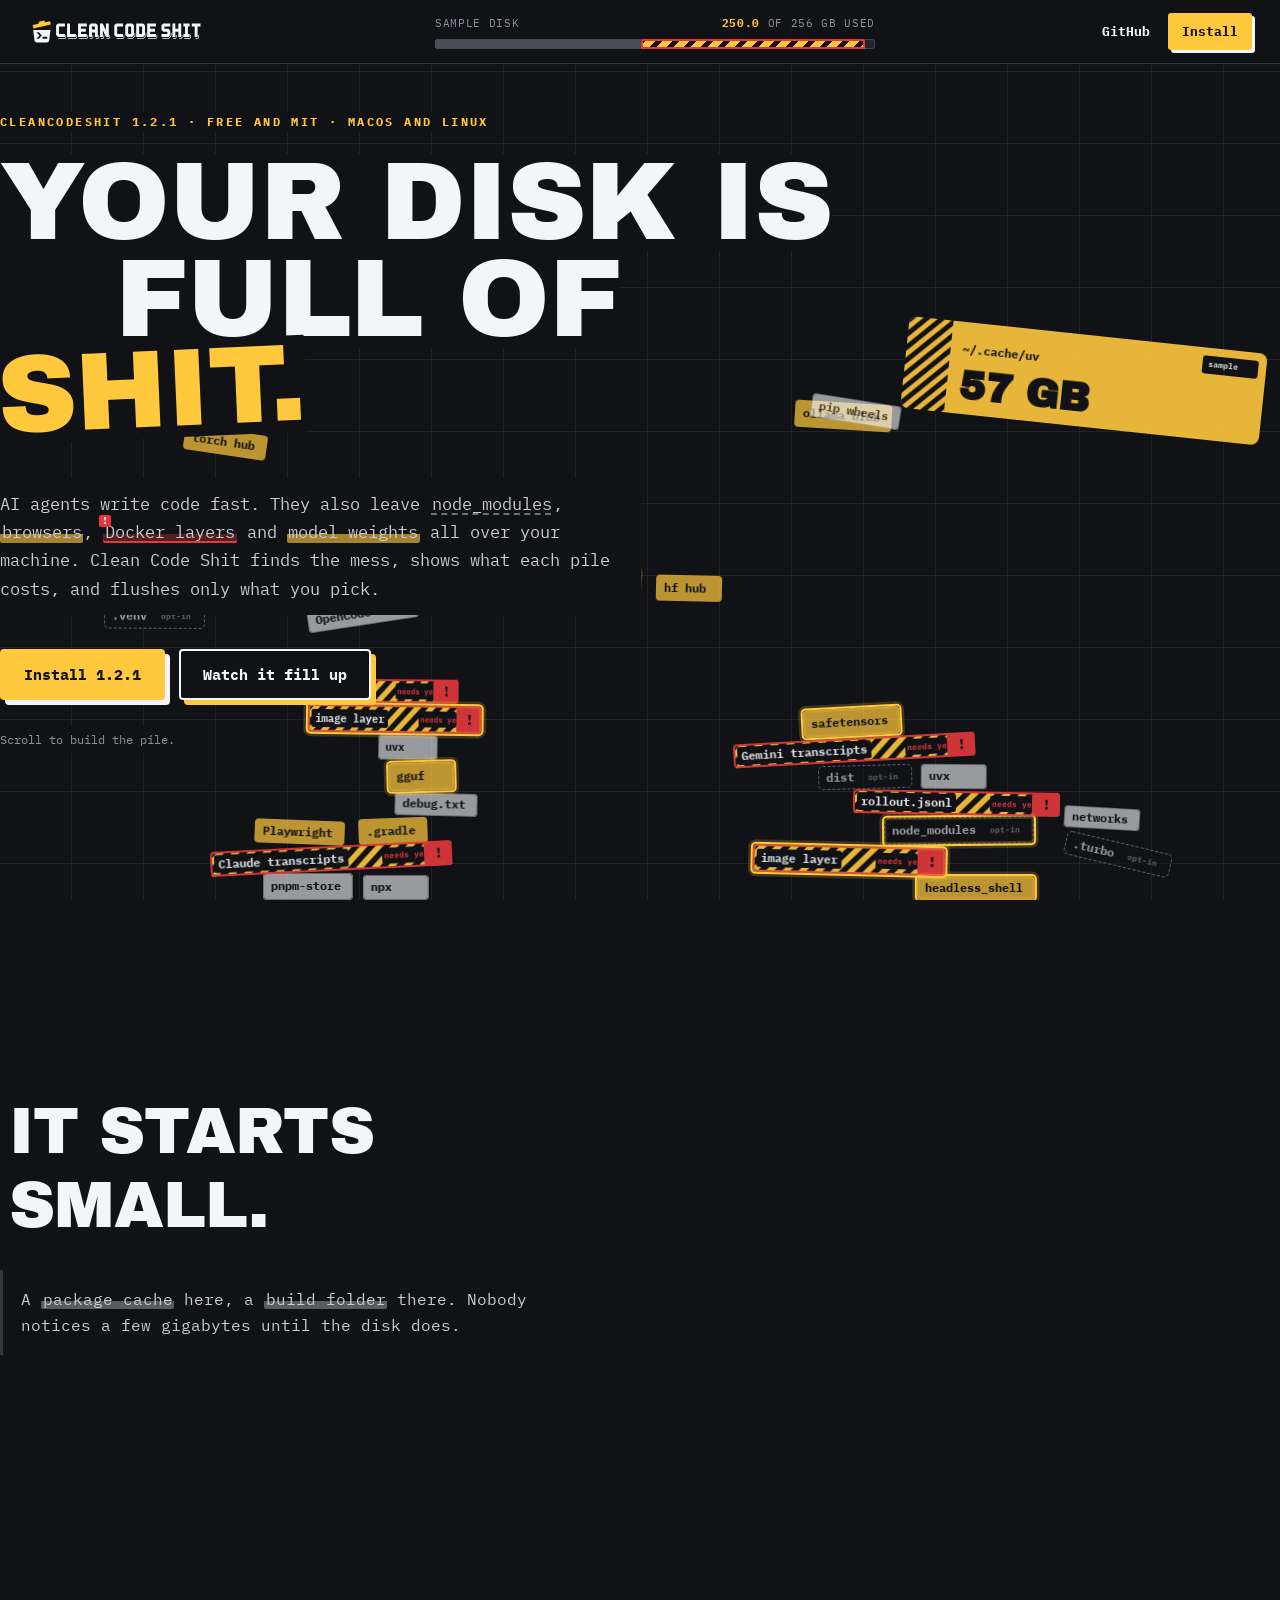
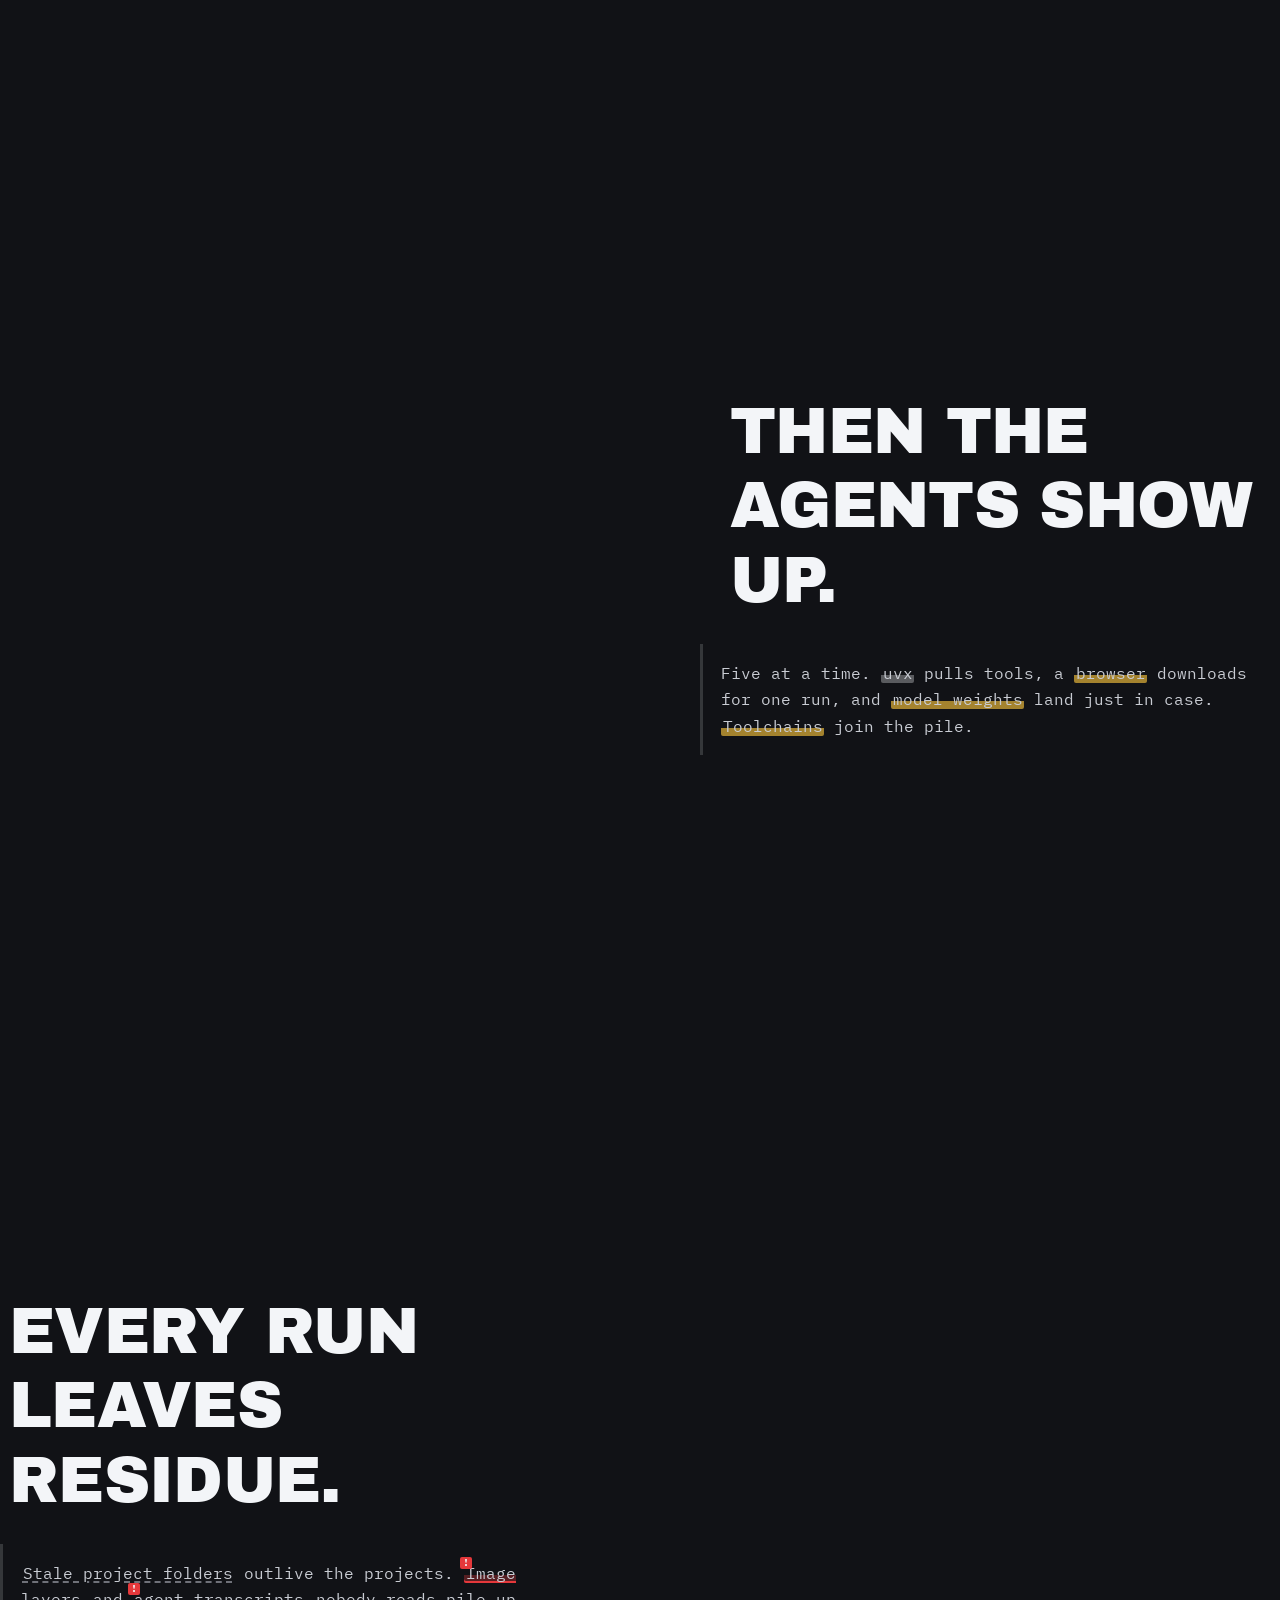
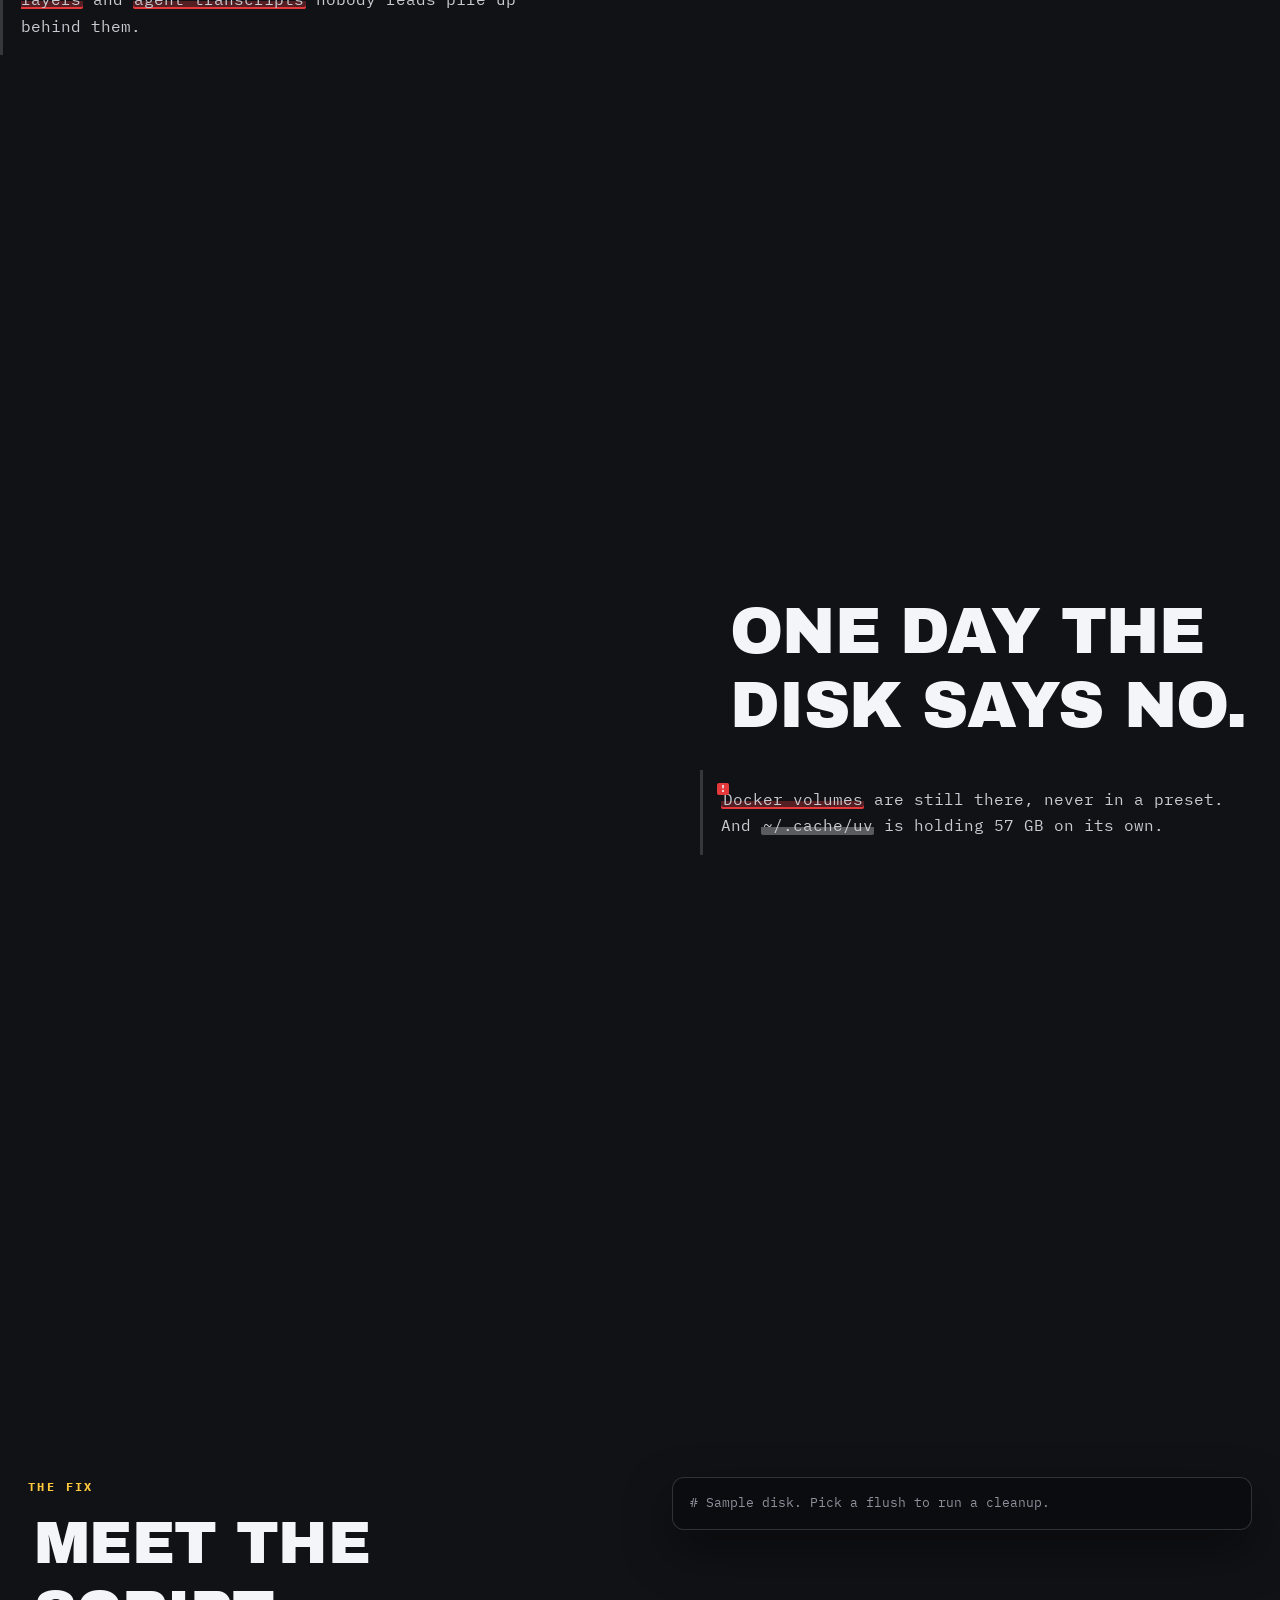
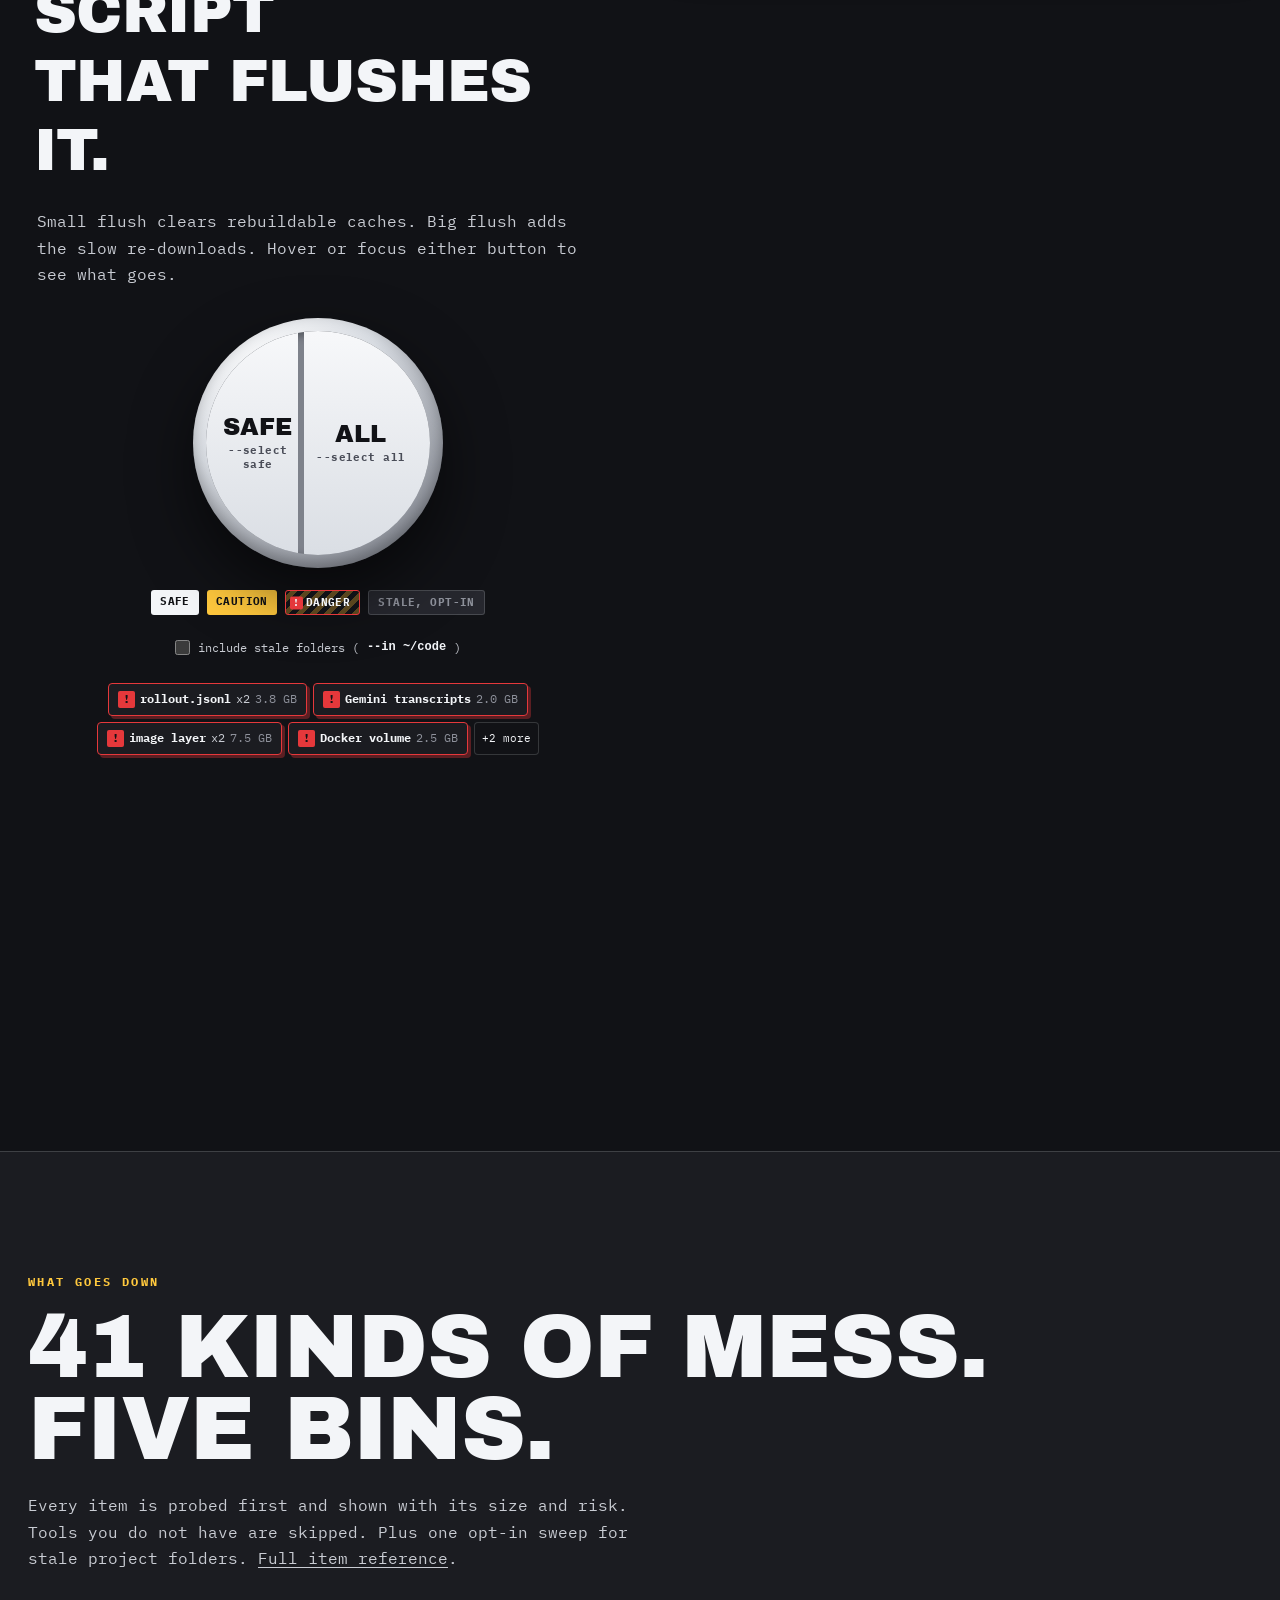
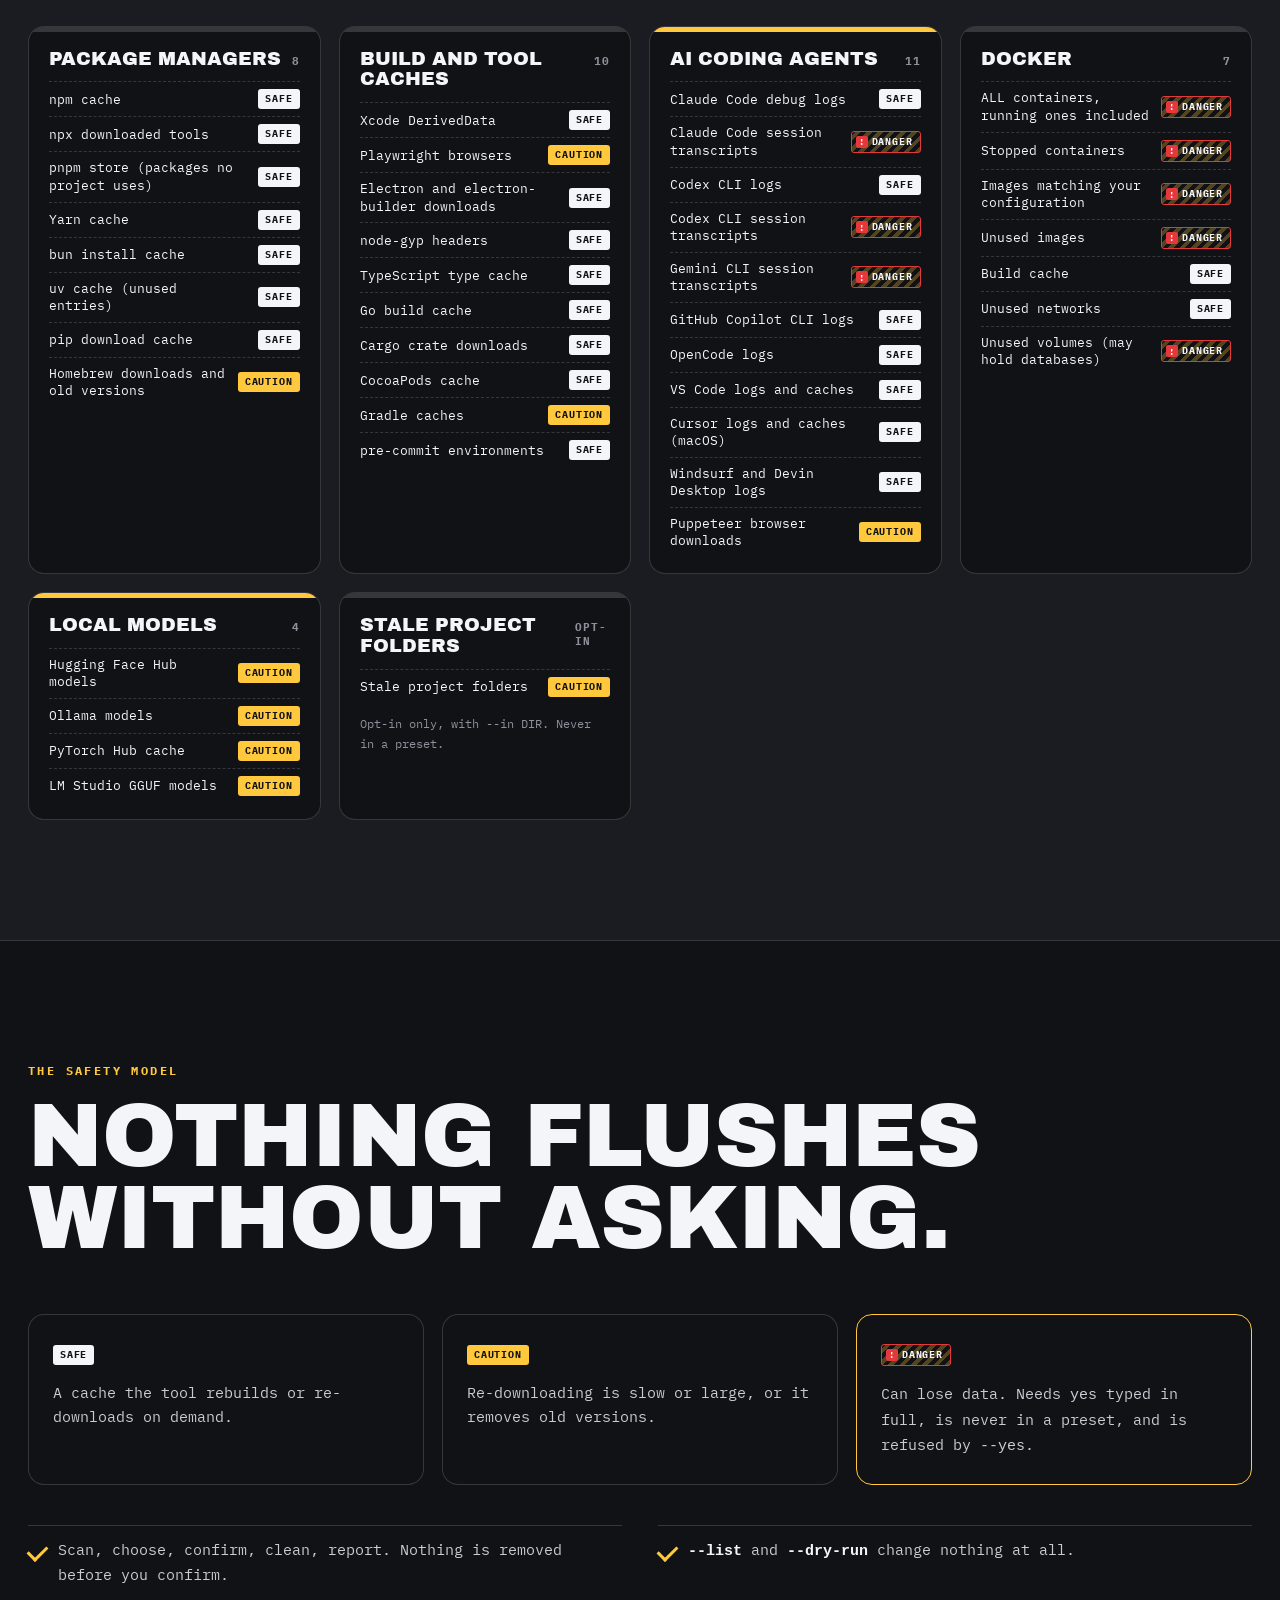
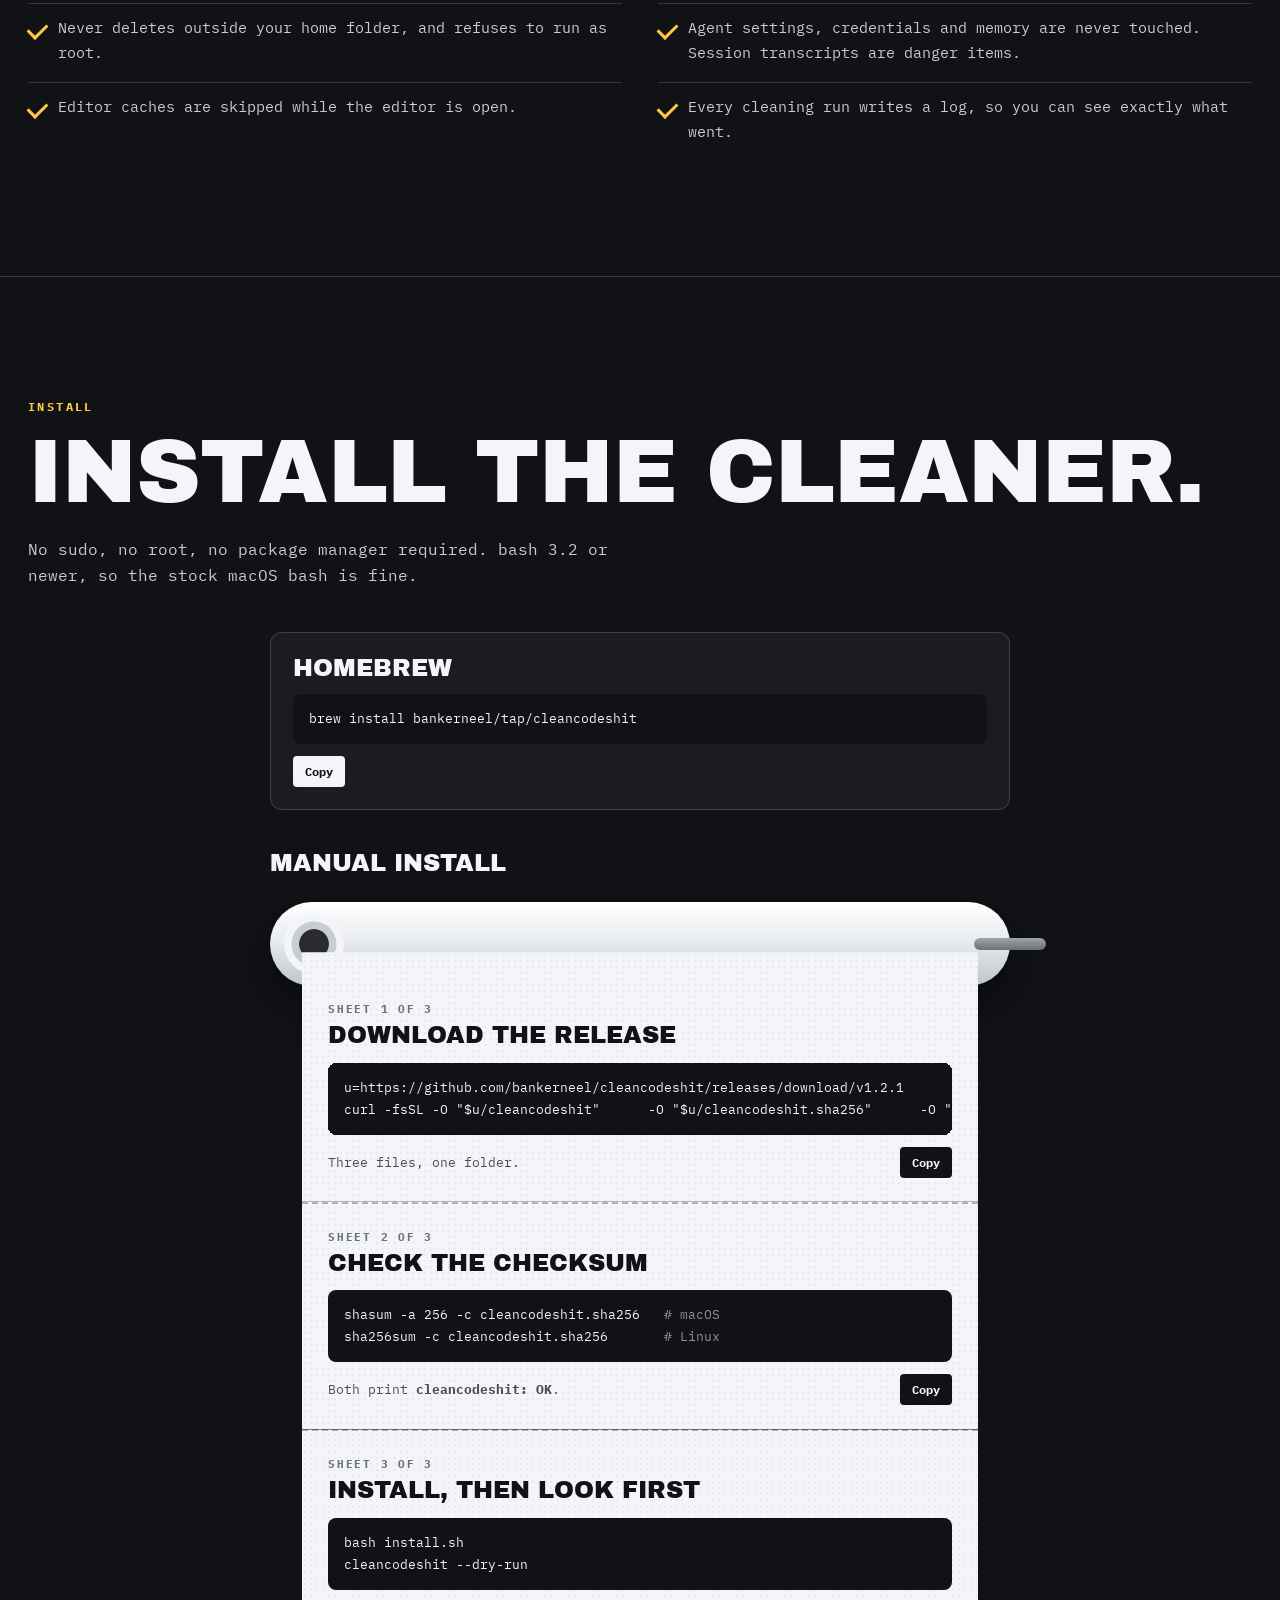
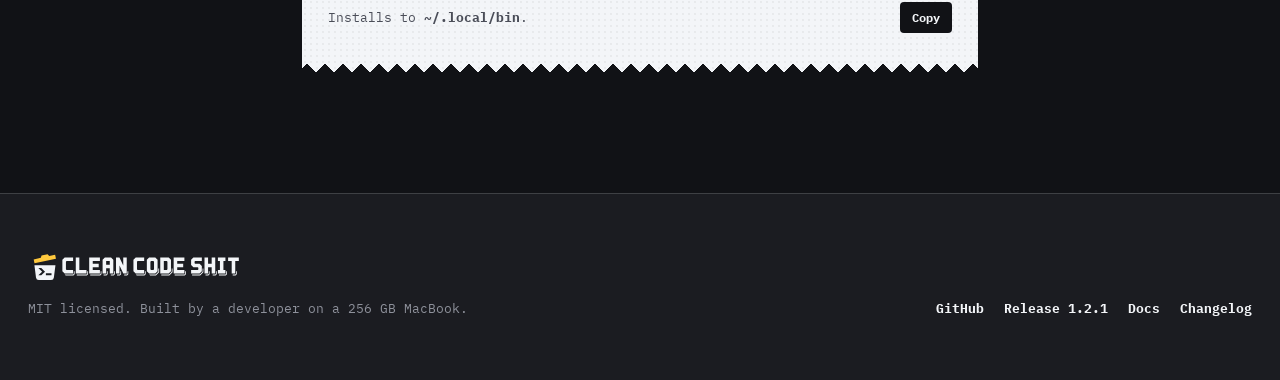
==== site/index.html @ 8a7c427d "Prepare cleancodeshit.app for Cloudflare Pages" ====
<!doctype html>
<html lang="en">
<head>
<meta charset="utf-8">
<meta name="viewport" content="width=device-width, initial-scale=1">
<title>Clean Code Shit | Developer cache cleanup for macOS and Linux</title>
<meta name="description" content="Find what fills your disk, preview a cleanup, and clear the developer caches you choose. Free and open source for macOS and Linux.">
<meta name="color-scheme" content="dark">
<meta name="theme-color" content="#111216">
<link rel="canonical" href="https://cleancodeshit.app/">
<meta property="og:type" content="website">
<meta property="og:site_name" content="Clean Code Shit">
<meta property="og:title" content="Clean Code Shit | Developer cache cleanup for macOS and Linux">
<meta property="og:description" content="Find what fills your disk, preview a cleanup, and clear the developer caches you choose. Free and open source for macOS and Linux.">
<meta property="og:url" content="https://cleancodeshit.app/">
<meta property="og:image" content="https://cleancodeshit.app/og.png">
<meta property="og:image:type" content="image/png">
<meta property="og:image:width" content="1200">
<meta property="og:image:height" content="630">
<meta property="og:image:alt" content="Clean Code Shit. Find the mess. Flush what you choose.">
<meta name="twitter:card" content="summary_large_image">
<meta name="twitter:title" content="Clean Code Shit | Developer cache cleanup for macOS and Linux">
<meta name="twitter:description" content="Find what fills your disk, preview a cleanup, and clear the developer caches you choose. Free and open source for macOS and Linux.">
<meta name="twitter:image" content="https://cleancodeshit.app/og.png">
<meta name="twitter:image:alt" content="Clean Code Shit. Find the mess. Flush what you choose.">
<link rel="icon" href="assets/brand/favicon.ico" sizes="any">
<link rel="icon" href="assets/brand/favicon.svg" type="image/svg+xml">
<link rel="apple-touch-icon" href="assets/brand/apple-touch-icon.png" sizes="180x180">
<link rel="manifest" href="site.webmanifest">
<link rel="stylesheet" href="assets/app.css">

</head>
<body data-version="1.2.1">

<div class="loader" id="loader" aria-hidden="true">
  <div class="loader__box">
    <svg viewBox="0 0 32 32">
      <g class="lid"><path fill="#FFC83D" d="M4 7.8 11.65 6.17 12.36 3.55 18.83 2.17 20.56 4.27 26.86 2.93 27.75 7.2 4.89 12.07Z"/></g>
      <g class="poo"><path transform="scale(.36)" d="M15 2c2 2 1.4 3.8-.2 4.6 3.6.2 5.8 2.2 5.5 4.6 3.3.5 5.2 2.7 4.9 5.3 2.7.8 4 3 3.5 5.4-.7 3-3.8 4.6-8.2 4.6h-11c-4.4 0-7.5-1.6-8.2-4.6-.5-2.4.8-4.6 3.5-5.4-.3-2.6 1.6-4.8 4.9-5.3-.3-2.4 1.9-4.4 5.3-4.6z" fill="#7B5236" stroke="#111216" stroke-width="1.6"/></g>
      <path fill="#F3F5F8" fill-rule="evenodd" d="M4.8 14H27.2L25.53 27.3Q25.2 30 22.54 30H9.46Q6.8 30 6.47 27.3ZM9 17H12.1L16.1 21 12.1 25H9L13 21ZM17 22.65H23V25H17Z"/>
    </svg>
    <p>Indexing your <b>mess</b></p>
  </div>
</div>

<canvas id="pile" aria-hidden="true"></canvas>

<header class="top">
  <a class="brand" href="#top" aria-label="Clean Code Shit, back to top"><img src="assets/brand/logo-dark.svg" alt="Clean Code Shit" width="410" height="64"></a>
  <div class="disk" id="disk" role="img" aria-label="Sample disk usage meter">
    <div class="disk__row"><span><span class="nm">Sample disk</span></span><span><b id="usedGB">140.0</b><span class="of"> of 256 GB used</span><span class="of2"> / 256 GB</span></span></div>
    <div class="disk__bar"><i class="seg sys"></i><i class="seg junk" id="junkSeg"></i></div>
  </div>
  <nav><a class="gh" href="https://github.com/bankerneel/cleancodeshit">GitHub</a><a class="mini" href="#install">Install</a></nav>
</header>

<div class="toast" id="toast" role="status" aria-live="polite">
  <button type="button" id="toastX" aria-label="Dismiss">&times;</button>
  <b>One cache. 57 GB.</b>
  <span>That is a lot of disk for packages you already installed.</span><br>
  <a href="#flush">Flush it</a>
</div>

<main>
  <section class="hero wrap" id="top" data-fill=".15">
    <p class="kicker">cleancodeshit 1.2.1 · free and MIT · macOS and Linux</p>
    <h1><span>Your disk is</span><span class="l2">full of</span><span class="l3">shit.</span></h1>
    <p class="lede">AI agents write code fast. They also leave <mark class="junk stale" tabindex="0" data-tag="stale · 9.8 GB" data-labels="node_modules">node_modules</mark>, <mark class="junk caution" tabindex="0" data-tag="caution · browser downloads" data-labels="chromium, headless_shell">browsers</mark>, <mark class="junk danger" tabindex="0" data-tag="danger · containers and images" data-labels="Docker volume, image layer">Docker layers</mark> and <mark class="junk caution" tabindex="0" data-tag="caution · large re-download" data-labels="gguf, safetensors">model weights</mark> all over your machine. Clean Code Shit finds the mess, shows what each pile costs, and flushes only what you pick.</p>
    <div class="cta"><a class="btn" href="#install">Install 1.2.1</a><a class="btn ghost" href="#story">Watch it fill up</a></div>
    <p class="hint">Scroll to build the pile.</p>
  </section>

  <div id="story">
    <section class="step wrap" data-fill=".3">
      <div class="inner">

        <h2><span>It starts small.</span></h2>
        <p>A <mark class="junk safe" tabindex="0" data-tag="safe · package downloads" data-labels="npx, uv cache, pip wheels, pnpm-store">package cache</mark> here, a <mark class="junk safe" tabindex="0" data-tag="safe · rebuildable" data-labels="go-build, DerivedData, debug.txt, build cache">build folder</mark> there. Nobody notices a few gigabytes until the disk does.</p>
      </div>
    </section>
    <section class="step right wrap" data-fill=".5">
      <div class="inner">

        <h2><span>Then the agents show up.</span></h2>
        <p>Five at a time. <mark class="junk safe" tabindex="0" data-tag="safe · 3.4 GB" data-labels="uvx">uvx</mark> pulls tools, a <mark class="junk caution" tabindex="0" data-tag="caution · browser downloads" data-labels="chromium, headless_shell">browser</mark> downloads for one run, and <mark class="junk caution" tabindex="0" data-tag="caution · large re-download" data-labels="gguf, safetensors, ollama blob, torch hub">model weights</mark> land just in case. <mark class="junk caution" tabindex="0" data-tag="caution · slow re-download" data-labels=".gradle, Homebrew">Toolchains</mark> join the pile.</p>
      </div>
    </section>
    <section class="step wrap" data-fill=".75">
      <div class="inner">

        <h2><span>Every run leaves residue.</span></h2>
        <p><mark class="junk stale" tabindex="0" data-tag="stale · opt-in" data-labels="node_modules, .venv, target, .next, dist, .turbo">Stale project folders</mark> outlive the projects. <mark class="junk danger" tabindex="0" data-tag="danger · 14.6 GB" data-labels="image layer">Image layers</mark> and <mark class="junk danger" tabindex="0" data-tag="danger · 1.1 GB" data-labels="rollout.jsonl">agent transcripts</mark> nobody reads pile up behind them.</p>
      </div>
    </section>
    <section class="step right wrap" data-fill="1" data-slab>
      <div class="inner">

        <h2><span>One day the disk says no.</span></h2>
        <p><mark class="junk danger" tabindex="0" data-tag="danger · needs yes" data-labels="Docker volume, container, image layer">Docker volumes</mark> are still there, never in a preset. And <mark class="junk safe" tabindex="0" data-tag="sample · 57 GB" data-labels="~/.cache/uv">~/.cache/uv</mark> is holding 57&nbsp;GB on its own.</p>
      </div>
    </section>
  </div>

  <section class="flush wrap" id="flush">
    <div class="flush__controls">
      <div class="flush__intro">
        <p class="kicker">the fix</p>
        <h2><span>Meet the script</span><br><span>that flushes it.</span></h2>
        <p>Small flush clears rebuildable caches. Big flush adds the slow re-downloads. Hover or focus either button to see what goes.</p>
      </div>
      <div class="dual" role="group" aria-label="Flush with a preset">
        <div class="dual__in">
          <button type="button" class="small" data-preset="safe" aria-label="Small flush: clean safe items">safe<small>--select safe</small></button>
          <button type="button" class="big" data-preset="all" aria-label="Big flush: clean safe and caution items">all<small>--select all</small></button>
        </div>
      </div>
      <div class="legend" aria-label="Risk legend">
        <span class="lg lg-safe">safe</span>
        <span class="lg lg-caution">caution</span>
        <span class="lg lg-danger">danger</span>
        <span class="lg lg-stale">stale, opt-in</span>
      </div>
      <label class="stale-toggle"><input type="checkbox" id="include-stale"> include stale folders (<code>--in ~/code</code>)</label>
      <div id="danger-items" role="group" aria-label="Danger items that need confirmation"></div>
      <div id="danger-confirm"></div>
      <button type="button" class="again" id="again" hidden>Refill the pile</button>
    </div>
    <div class="flush__result">
      <div class="term" id="term" role="region" aria-label="Sample terminal">
        <pre class="term__log" id="term-log" tabindex="0" aria-label="Cleanup commands and items"><span class="mute"># Sample disk. Pick a flush to run a cleanup.</span></pre>
        <div class="term__summary" id="term-summary" aria-live="polite" hidden></div>
      </div>
    </div>
  </section>

  <section class="opaque sec" id="finds">
    <div class="wrap">
      <p class="kicker">what goes down</p>
      <h2>41 kinds of mess.<br>Five bins.</h2>
      <p class="intro">Every item is probed first and shown with its size and risk. Tools you do not have are skipped. Plus one opt-in sweep for stale project folders. <a href="https://github.com/bankerneel/cleancodeshit/blob/main/docs/items.md">Full item reference</a>.</p>
      <div class="bins" id="bins"></div>
    </div>
  </section>

  <section class="opaque sec" id="safety">
    <div class="wrap">
      <p class="kicker">the safety model</p>
      <h2>Nothing flushes<br>without asking.</h2>
      <div class="rules">
        <div class="rule"><span class="r safe">safe</span><p>A cache the tool rebuilds or re-downloads on demand.</p></div>
        <div class="rule"><span class="r caution">caution</span><p>Re-downloading is slow or large, or it removes old versions.</p></div>
        <div class="rule d"><span class="r danger">danger</span><p>Can lose data. Needs <code>yes</code> typed in full, is never in a preset, and is refused by <code>--yes</code>.</p></div>
      </div>
      <ul class="promises">
        <li>Scan, choose, confirm, clean, report. Nothing is removed before you confirm.</li>
        <li><code>--list</code> and <code>--dry-run</code> change nothing at all.</li>
        <li>Never deletes outside your home folder, and refuses to run as root.</li>
        <li>Agent settings, credentials and memory are never touched. Session transcripts are danger items.</li>
        <li>Editor caches are skipped while the editor is open.</li>
        <li>Every cleaning run writes a log, so you can see exactly what went.</li>
      </ul>
    </div>
  </section>

  <section class="opaque sec install" id="install">
    <div class="wrap">
      <p class="kicker">install</p>
      <h2>Install the cleaner.</h2>
      <p class="intro">No sudo, no root, no package manager required. bash 3.2 or newer, so the stock macOS bash is fine.</p>
      <div class="brew-install">
        <h3>Homebrew</h3>
        <pre id="brew">brew install bankerneel/tap/cleancodeshit</pre>
        <button type="button" class="copy" data-copy="brew">Copy</button>
      </div>
      <h3 class="install-manual">Manual install</h3>
      <div class="rollwrap">
        <div class="roll" aria-hidden="true"></div>
        <div class="sheets">
          <div class="sheet">
            <p class="sn">sheet 1 of 3</p>
            <h3>Download the release</h3>
            <pre id="s1">u=https://github.com/bankerneel/cleancodeshit/releases/download/v1.2.1
curl -fsSL -O "$u/cleancodeshit"      -O "$u/cleancodeshit.sha256"      -O "$u/install.sh"</pre>
            <div class="row"><span>Three files, one folder.</span><button type="button" class="copy" data-copy="s1">Copy</button></div>
          </div>
          <div class="sheet">
            <p class="sn">sheet 2 of 3</p>
            <h3>Check the checksum</h3>
            <pre id="s2">shasum -a 256 -c cleancodeshit.sha256   <span class="c"># macOS</span>
sha256sum -c cleancodeshit.sha256       <span class="c"># Linux</span></pre>
            <div class="row"><span>Both print <b>cleancodeshit: OK</b>.</span><button type="button" class="copy" data-copy="s2">Copy</button></div>
          </div>
          <div class="sheet">
            <p class="sn">sheet 3 of 3</p>
            <h3>Install, then look first</h3>
            <pre id="s3">bash install.sh
cleancodeshit --dry-run</pre>
            <div class="row"><span>Installs to <b>~/.local/bin</b>.</span><button type="button" class="copy" data-copy="s3">Copy</button></div>
          </div>
        </div>
      </div>
    </div>
  </section>
</main>

<footer>
  <div class="wrap foot">
    <div>
      <img src="assets/brand/logo-dark.svg" alt="Clean Code Shit" width="410" height="64">
      <p>MIT licensed. Built by a developer on a 256 GB MacBook.</p>
    </div>
    <nav aria-label="Footer">
      <a href="https://github.com/bankerneel/cleancodeshit">GitHub</a>
      <a href="https://github.com/bankerneel/cleancodeshit/releases/tag/v1.2.1">Release 1.2.1</a>
      <a href="https://github.com/bankerneel/cleancodeshit#readme">Docs</a>
      <a href="https://github.com/bankerneel/cleancodeshit/blob/main/CHANGELOG.md">Changelog</a>
    </nav>
  </div>
</footer>

<script src="assets/app.js" defer></script>
</body>
</html>
---- site/assets/app.css ----
@font-face{font-family:"Archivo Black";src:url(fonts/archivo-black-latin-400-normal.woff2) format("woff2");font-weight:400;font-display:swap}
@font-face{font-family:"Plex Mono";src:url(fonts/ibm-plex-mono-latin-400-normal.woff2) format("woff2");font-weight:400;font-display:swap}
@font-face{font-family:"Plex Mono";src:url(fonts/ibm-plex-mono-latin-700-normal.woff2) format("woff2");font-weight:700;font-display:swap}

:root{
  --ink:#111216;--ink2:#1B1C21;--ink3:#26272E;--paper:#F3F5F8;--soft:#C9CCD3;--dim:#8E919B;--yellow:#FFC83D;--red:#E5383B;
  --line:rgba(243,245,248,.075);--line2:rgba(243,245,248,.16);
  --display:"Archivo Black",Impact,"Arial Black",sans-serif;
  --mono:"Plex Mono",ui-monospace,Menlo,Consolas,monospace;
  --poop:url("data:image/svg+xml,%3Csvg xmlns='http://www.w3.org/2000/svg' width='30' height='30' viewBox='0 0 32 32'%3E%3Cpath d='M15 2c2 2 1.4 3.8-.2 4.6 3.6.2 5.8 2.2 5.5 4.6 3.3.5 5.2 2.7 4.9 5.3 2.7.8 4 3 3.5 5.4-.7 3-3.8 4.6-8.2 4.6h-11c-4.4 0-7.5-1.6-8.2-4.6-.5-2.4.8-4.6 3.5-5.4-.3-2.6 1.6-4.8 4.9-5.3-.3-2.4 1.9-4.4 5.3-4.6z' fill='%237B5236' stroke='%23111216' stroke-width='1.6' stroke-linejoin='round'/%3E%3Cpath d='M8.6 16.8c4.2 1.5 10.6 1.5 14.8 0M10.6 11.6c3 1.1 7 1.1 10 0M5.6 22.2c6 1.9 14.8 1.9 20.8 0' fill='none' stroke='%23111216' stroke-width='1.2' stroke-linecap='round' opacity='.55'/%3E%3Cpath d='M11 8.8c1.2-.6 2.2-.8 3.2-.8' fill='none' stroke='%23F3F5F8' stroke-width='1.3' stroke-linecap='round' opacity='.7'/%3E%3C/svg%3E") 14 2, auto;
}
*{box-sizing:border-box;margin:0;padding:0}
html{scroll-behavior:smooth;overflow-x:clip;background:var(--ink)}
body{background:var(--ink);color:var(--paper);font:400 16px/1.65 var(--mono);overflow-x:clip;cursor:var(--poop);-webkit-font-smoothing:antialiased;text-rendering:optimizeLegibility}
@media (pointer:coarse){body{cursor:auto}}
a,button,[tabindex]{cursor:pointer}
a{color:inherit}
::selection{background:var(--yellow);color:var(--ink)}
:focus-visible{outline:3px solid var(--yellow);outline-offset:3px}

/* static bathroom tiles; the canvas owns the bottom band */
body::before{content:"";position:fixed;inset:0;z-index:0;pointer-events:none;
  background-image:linear-gradient(var(--line) 1px,transparent 1px),linear-gradient(90deg,var(--line) 1px,transparent 1px);
  background-size:72px 72px;background-position:-1px -1px}
#pile{position:fixed;left:0;bottom:0;z-index:1;pointer-events:none}
main,footer{position:relative;z-index:3}

/* loader */
.loader{position:fixed;inset:0;z-index:60;background:var(--ink);display:grid;place-items:center;transition:opacity .4s ease,visibility .4s}
.loader.done{opacity:0;visibility:hidden}
.loader__box{display:grid;justify-items:center;gap:18px}
.loader svg{width:120px;height:120px;overflow:visible}
.loader .lid{transform-origin:4px 10px;animation:lid 1.1s ease-in-out both}
.loader .poo{animation:drop 1.1s cubic-bezier(.5,0,.75,0) both}
.loader p{font:700 12px var(--mono);letter-spacing:.2em;text-transform:uppercase;color:var(--dim)}
.loader p b{color:var(--yellow)}
@keyframes lid{0%{transform:rotate(0)}18%,62%{transform:rotate(-38deg)}80%,100%{transform:rotate(0)}}
@keyframes drop{0%{transform:translate(9px,-46px) rotate(-14deg);opacity:0}12%{opacity:1}58%{transform:translate(9px,8px) rotate(6deg);opacity:1}64%,100%{transform:translate(9px,12px) scale(.6);opacity:0}}

/* header with the disk meter */
.top{position:fixed;top:0;left:0;right:0;z-index:20;height:64px;display:grid;grid-template-columns:auto 1fr auto;align-items:center;gap:28px;padding:0 28px;
  background:var(--ink);border-bottom:1px solid var(--line2)}
.brand img{display:block;width:180px;height:auto}
.disk{justify-self:center;width:min(440px,100%);min-width:0}
.disk__row{display:flex;justify-content:space-between;gap:12px;font-size:11px;letter-spacing:.06em;text-transform:uppercase;color:var(--dim);margin-bottom:6px;white-space:nowrap}
.disk__row b{color:var(--paper);font-weight:700}
.disk__row .of2{display:none}
.disk__bar{position:relative;height:10px;border-radius:3px;background:rgba(243,245,248,.08);display:flex;overflow:hidden;box-shadow:inset 0 0 0 1px var(--line2)}
.seg{display:block;height:100%}
.seg.sys{width:46.875%;background:#4A4D58}
.seg.junk{width:8%;background:var(--yellow);transition:width .7s cubic-bezier(.2,.8,.2,1)}
.disk.full .seg.junk{background:repeating-linear-gradient(-45deg,var(--yellow) 0 7px,#111216 7px 12px);box-shadow:inset 0 0 0 2px var(--red);animation:crawl 1s linear infinite;background-size:200% 100%}
.disk.full .disk__row b{color:var(--yellow)}
@keyframes crawl{to{background-position:-34px 0}}
.top nav{display:flex;gap:18px;align-items:center;font-size:13px;font-weight:700}
.top nav a{text-decoration:none}
.top nav a:not(.mini):hover{color:var(--yellow)}
.mini{background:var(--yellow);color:var(--ink);padding:8px 14px;border-radius:3px;box-shadow:3px 3px 0 var(--paper);transition:transform .15s,box-shadow .15s}
.mini:hover{transform:translate(-1px,-1px);box-shadow:4px 4px 0 var(--paper)}

/* toast */
.toast{position:fixed;top:80px;right:24px;z-index:21;width:min(340px,calc(100vw - 32px));background:#1F2026;border:1px solid var(--line2);border-radius:14px;padding:14px 16px 14px 60px;
  box-shadow:0 20px 50px rgba(0,0,0,.5);transform:translateX(calc(100% + 40px));transition:transform .5s cubic-bezier(.2,.9,.2,1.1);font-size:13px;line-height:1.5}
.toast:not(.show){visibility:hidden}.toast.show{transform:none}
.toast::before{content:"";position:absolute;left:16px;top:16px;width:30px;height:30px;border-radius:8px;border:2px solid var(--red);
  background:repeating-linear-gradient(-45deg,var(--yellow) 0 5px,#111216 5px 9px)}
.toast b{display:block;font-size:14px}
.toast span{color:var(--soft)}
.toast a{display:inline-block;margin-top:8px;color:var(--yellow);font-weight:700;text-decoration:none}
.toast button{position:absolute;top:8px;right:10px;background:none;border:0;color:var(--dim);font:700 16px var(--mono)}

/* type */
.wrap{max-width:1280px;margin:0 auto;padding:0 28px}
.hero .kicker,.flush .kicker{width:max-content;max-width:100%;background:var(--ink)}
.kicker{font-size:12px;font-weight:700;letter-spacing:.2em;text-transform:uppercase;color:var(--yellow)}
h1,h2{font-family:var(--display);font-weight:400;text-transform:uppercase;letter-spacing:-.01em}

/* hero */
.hero{min-height:100svh;padding:112px 0 24svh;display:flex;flex-direction:column;justify-content:center}
.hero h1{font-size:clamp(50px,8.6vw,132px);line-height:.88;margin:22px 0 34px}
.hero h1 span{display:block;width:fit-content;max-width:100%;background:var(--ink)}
.hero h1 .l2{padding-left:9vw}
.hero h1 .l3{color:var(--yellow);display:inline-block;transform:rotate(-2.5deg);transform-origin:left bottom}
.lede{max-width:660px;font-size:17px;color:var(--soft);background:var(--ink);padding:12px 16px;border-left:3px solid var(--line2);margin-left:-19px}
.cta{display:flex;flex-wrap:wrap;gap:14px;margin-top:34px}
.btn{display:inline-flex;align-items:center;gap:10px;font:700 15px var(--mono);text-decoration:none;padding:14px 22px;border-radius:4px;border:2px solid var(--yellow);background:var(--yellow);color:var(--ink);box-shadow:5px 5px 0 var(--paper);transition:transform .15s,box-shadow .15s}
.btn:hover{transform:translate(-2px,-2px);box-shadow:7px 7px 0 var(--paper)}
.btn.ghost{background:var(--ink);color:var(--paper);border-color:var(--paper);box-shadow:5px 5px 0 var(--yellow)}
.btn.ghost:hover{box-shadow:7px 7px 0 var(--yellow)}
.hint{margin-top:26px;font-size:12px;color:var(--dim);background:var(--ink);display:inline-block;padding:4px 8px;margin-left:-8px;align-self:flex-start}
.hint kbd{font:inherit;color:var(--paper);border:1px solid var(--line2);border-radius:3px;padding:0 5px}

/* risk-coloured highlights. data-labels lists the pile chips to light up. */
.junk{position:relative;color:inherit;background:linear-gradient(transparent 62%,rgba(243,245,248,.2) 62%);padding:0 .1em;border-radius:2px;outline-offset:3px}
.junk::after{content:attr(data-tag);position:absolute;left:50%;bottom:calc(100% + 8px);transform:translate(-50%,6px);white-space:nowrap;pointer-events:none;
  font:700 11px/1 var(--mono);letter-spacing:.04em;text-transform:uppercase;padding:6px 8px;border-radius:3px;background:var(--paper);color:var(--ink);box-shadow:3px 3px 0 var(--ink);opacity:0;transition:opacity .18s,transform .18s;z-index:5}
.junk:hover::after,.junk:focus-visible::after,.junk.open::after{opacity:1;transform:translate(-50%,0)}
.junk.safe{background:linear-gradient(transparent 62%,rgba(243,245,248,.32) 62%)}
.junk.caution{background:linear-gradient(transparent 58%,rgba(255,200,61,.62) 58%)}
.junk.stale{color:var(--soft);background:none;text-decoration:underline dashed var(--dim);text-underline-offset:.2em}
.junk.danger{background:linear-gradient(transparent 58%,rgba(229,56,59,.32) 58%);box-shadow:inset 0 -2px 0 var(--red)}
.junk.danger::before{content:"!";position:absolute;left:-.45em;top:-.6em;font:700 10px/1 var(--mono);color:var(--paper);background:var(--red);border-radius:2px;padding:1px 3px;pointer-events:none}

/* story: text stays in the upper 80%, clear of the chip band */
.step{min-height:100svh;padding:14svh 0 24svh;display:flex;align-items:flex-start}
.step h2{font-size:clamp(34px,5vw,72px);line-height:1;max-width:13ch}
.step h2 span{background:var(--ink);-webkit-box-decoration-break:clone;box-decoration-break:clone;padding:.02em .14em;line-height:1.16}
.step p{max-width:580px;margin-top:26px;font-size:16px;color:var(--soft);background:var(--ink);padding:16px 18px;border-left:3px solid var(--line2)}
.step.right .inner{margin-left:auto;width:max-content;max-width:100%}
.step.right h2{margin-left:auto}
.fine{margin-top:18px;font-size:12px;color:var(--dim)}

/* flush */
.flush{min-height:100svh;padding-block:12svh 44svh;display:grid;grid-template-columns:minmax(0,1fr) minmax(0,1fr);gap:clamp(28px,5vw,72px)}
.flush__controls,.flush__result{min-width:0}
.flush__controls{text-align:center}
.flush__intro{text-align:left}
.flush h2{font-size:clamp(36px,4.65vw,72px);line-height:.98;margin-top:12px}
.flush h2 span{background:var(--ink);-webkit-box-decoration-break:clone;box-decoration-break:clone;padding:.02em .10em;line-height:1.16}
.flush__intro > p:last-child{max-width:575px;margin:18px 0 0;color:var(--soft);background:var(--ink);padding:5px 9px}
.dual{position:relative;margin:26px auto 0;width:250px;height:250px;border-radius:50%;padding:13px;
  background:radial-gradient(circle at 32% 24%,#FFFFFF 0%,#D7DBE1 42%,#8C9099 78%,#5E626B 100%);
  box-shadow:0 26px 60px rgba(0,0,0,.55),inset 0 -6px 14px rgba(0,0,0,.25)}
.dual__in{width:100%;height:100%;border-radius:50%;overflow:hidden;display:flex;gap:6px;background:#7E828B;box-shadow:inset 0 3px 8px rgba(0,0,0,.35)}
.dual button{border:0;background:linear-gradient(180deg,#F7F8FA,#DADEE4);color:var(--ink);display:flex;flex-direction:column;align-items:center;justify-content:center;gap:4px;
  font:400 24px/1 var(--display);text-transform:uppercase;transition:transform .12s,filter .2s,background .2s}
.dual .small{flex:0 0 41%;padding-left:12px}
.dual .big{flex:1;padding-right:12px}
.dual button small{font:700 10.5px var(--mono);letter-spacing:.04em;text-transform:none;color:#4A4D58}
.dual button:hover{background:linear-gradient(180deg,#FFFFFF,#E4E7EC)}
.dual button:active,.dual button.pressed{transform:translateY(3px);background:linear-gradient(180deg,#DDE1E6,#C8CDD4);box-shadow:inset 0 4px 10px rgba(0,0,0,.25)}
.dual button:disabled{filter:grayscale(1) brightness(.85);cursor:not-allowed}
/* risk legend: safe porcelain, caution yellow, danger stripes plus red, stale neutral */
.legend{display:flex;flex-wrap:wrap;justify-content:center;gap:8px;margin:22px auto 0;max-width:640px}
.lg{display:inline-block;font:700 10.5px/1 var(--mono);letter-spacing:.04em;text-transform:uppercase;padding:6px 9px;border-radius:3px}
.lg-safe{background:var(--paper);color:var(--ink)}
.lg-caution{background:var(--yellow);color:var(--ink)}
.lg-danger{position:relative;padding-left:20px;color:var(--paper);border:1.5px solid var(--red);
  background:repeating-linear-gradient(-45deg,#59451E 0 5px,var(--ink) 5px 10px)}
.lg-danger::before{content:"!";position:absolute;left:4px;top:50%;transform:translateY(-50%);width:13px;height:13px;display:grid;place-items:center;
  background:var(--red);color:var(--paper);border-radius:2px;font:700 10px/1 var(--mono)}
.lg-stale{border:1px solid var(--line2);color:var(--dim);background:var(--ink3)}
.stale-toggle{display:inline-flex;align-items:center;gap:8px;margin:20px auto 0;padding:3px 6px;background:var(--ink);font-size:12px;color:var(--soft);cursor:pointer}
.stale-toggle input{width:15px;height:15px;accent-color:var(--yellow)}
.stale-toggle code{color:var(--paper);font-weight:700}
.term{position:sticky;top:88px;transform:translateY(var(--term-lift,0px));min-width:0;max-height:min(35svh,330px);
  display:flex;flex-direction:column;text-align:left;background:#0B0C0F;border:1px solid var(--line2);border-radius:12px;
  padding:15px 17px;font:400 13px/1.55 var(--mono);color:var(--paper);box-shadow:0 20px 50px rgba(0,0,0,.45)}
.term__log{min-height:0;max-width:100%;overflow:auto;white-space:pre;font:inherit;scrollbar-color:var(--line2) #0B0C0F}
.term__item{display:inline;white-space:pre}
.term__summary{display:flex;flex-wrap:wrap;gap:3px 16px;flex:none;border-top:1px solid var(--line2);margin-top:10px;padding-top:9px}
.term__summary[hidden]{display:none}
.term .p{color:var(--yellow)}
.term .ok{color:var(--paper)}
.term .tot{color:var(--yellow);font-weight:700}
.term .mute{color:var(--dim)}
.term .danger{color:var(--red);font-weight:700}
.again{margin-top:22px;background:var(--ink);border:2px solid var(--paper);color:var(--paper);font:700 14px var(--mono);padding:11px 18px;border-radius:4px;box-shadow:4px 4px 0 var(--yellow)}
.again:hover{transform:translate(-1px,-1px)}

/* opaque sections */
.opaque{position:relative;z-index:3;background:var(--ink2);border-top:1px solid var(--line2)}
.sec{padding:120px 0}
.sec h2{font-size:clamp(40px,7vw,104px);line-height:.92;margin:14px 0 22px}
.sec .intro{max-width:640px;color:var(--soft)}

/* bins */
.bins{display:grid;grid-template-columns:repeat(auto-fill,minmax(270px,1fr));gap:18px;margin-top:54px}
.bin{background:var(--ink);border:1px solid var(--line2);border-radius:16px;padding:22px 20px 16px;position:relative;overflow:hidden}
.bin::before{content:"";position:absolute;left:0;right:0;top:0;height:5px;background:var(--line2)}
.bin.hot::before{background:var(--yellow)}
.bin h3{font:400 19px/1.1 var(--display);text-transform:uppercase;display:flex;justify-content:space-between;align-items:baseline;gap:10px;margin-bottom:12px}
.bin h3 small{font:700 11px var(--mono);color:var(--dim);letter-spacing:.08em}
.bin ul{list-style:none}
.bin li{display:grid;grid-template-columns:1fr auto;gap:12px;align-items:center;padding:7px 0;border-top:1px dashed var(--line2);font-size:13px;line-height:1.35}
.r{position:relative;font:700 10px/1 var(--mono);letter-spacing:.08em;text-transform:uppercase;padding:5px 7px;border-radius:3px;white-space:nowrap}
.r.safe{background:var(--paper);color:var(--ink)}
.r.caution{background:var(--yellow);color:var(--ink)}
.r.danger{padding-left:20px;color:var(--paper);border:1px solid var(--red);
  background:repeating-linear-gradient(-45deg,rgba(255,200,61,.28) 0 4px,rgba(17,18,22,.9) 4px 8px)}
.r.danger::before{content:"!";position:absolute;left:4px;top:50%;transform:translateY(-50%);width:12px;height:12px;display:grid;place-items:center;
  background:var(--red);color:var(--paper);border-radius:2px;font:700 9px/1 var(--mono)}
.bin .note{margin-top:10px;font-size:12px;color:var(--dim)}

/* safety */
.rules{display:grid;grid-template-columns:repeat(3,1fr);gap:18px;margin-top:54px}
.rule{border:1px solid var(--line2);border-radius:16px;padding:24px;background:var(--ink)}
.rule .r{display:inline-block;margin-bottom:16px}
.rule p{color:var(--soft);font-size:15px}
.rule.d{border-color:var(--yellow)}
.promises{list-style:none;display:grid;grid-template-columns:repeat(2,1fr);gap:4px 36px;margin-top:40px}
.promises li{padding:12px 0 12px 30px;border-top:1px solid var(--line2);position:relative;color:var(--soft);font-size:15px}
.promises li::before{content:"";position:absolute;left:0;top:19px;width:16px;height:9px;border-left:3px solid var(--yellow);border-bottom:3px solid var(--yellow);transform:rotate(-45deg)}
.promises code,.step code,.flush code{color:var(--paper);font-weight:700}

/* toilet roll install */
.install{background:var(--ink)}
.rollwrap{width:min(740px,100%);margin:60px auto 0}
.roll{position:relative;height:84px;border-radius:42px;background:linear-gradient(180deg,#FFFFFF 0%,#E9ECF0 45%,#BFC4CC 100%);box-shadow:0 18px 40px rgba(0,0,0,.45)}
.roll::before{content:"";position:absolute;left:14px;top:12px;width:60px;height:60px;border-radius:50%;background:radial-gradient(circle,#2A2B31 0 34%,#C8CDD4 36% 52%,#F3F5F8 54%)}
.roll::after{content:"";position:absolute;right:-36px;top:36px;width:72px;height:12px;border-radius:6px;background:linear-gradient(180deg,#9EA3AC,#6B6F78)}
.sheets{width:calc(100% - 64px);margin:-34px auto 0;position:relative}
.sheet{background:var(--paper);color:var(--ink);padding:26px 26px 24px;position:relative;
  background-image:radial-gradient(rgba(17,18,22,.05) 1px,transparent 1px);background-size:6px 6px;
  clip-path:inset(0 0 100% 0);transition:clip-path .8s cubic-bezier(.3,.8,.2,1)}
.sheet + .sheet{border-top:2px dashed rgba(17,18,22,.3)}
.sheet.in{clip-path:inset(0 0 0 0)}
.sheet:first-child{padding-top:50px}
.sheet:last-child{padding-bottom:40px;
  -webkit-mask:linear-gradient(#000,#000) top/100% calc(100% - 12px) no-repeat,conic-gradient(from -45deg at bottom,#0000,#000 1deg 89deg,#0000 90deg) bottom/18px 12px repeat-x;
  mask:linear-gradient(#000,#000) top/100% calc(100% - 12px) no-repeat,conic-gradient(from -45deg at bottom,#0000,#000 1deg 89deg,#0000 90deg) bottom/18px 12px repeat-x}
.sheet .sn{font:700 11px var(--mono);letter-spacing:.16em;text-transform:uppercase;color:#6B6F78}
.sheet h3{font:400 24px/1.1 var(--display);text-transform:uppercase;margin:6px 0 14px}
.sheet pre{background:var(--ink);color:var(--paper);border-radius:8px;padding:14px 16px;font:400 13px/1.7 var(--mono);overflow-x:auto;white-space:pre}
.sheet pre .c{color:var(--dim)}
.sheet .row{display:flex;justify-content:space-between;align-items:center;gap:12px;margin-top:12px;font-size:13px;color:#4A4D58}
.copy{background:var(--ink);color:var(--paper);border:0;border-radius:4px;font:700 12px var(--mono);padding:8px 12px}
.copy:hover{background:#000}

footer{background:var(--ink2);border-top:1px solid var(--line2);padding:56px 0 64px}
.foot{display:flex;flex-wrap:wrap;justify-content:space-between;gap:28px;align-items:flex-end}
.foot img{width:220px;height:auto;display:block}
.foot p{margin-top:14px;font-size:13px;color:var(--dim);max-width:520px}
.foot nav{display:flex;flex-wrap:wrap;gap:20px;font-size:13px;font-weight:700}
.foot nav a{text-decoration:none}
.foot nav a:hover{color:var(--yellow)}

body.quake main{animation:quake .5s cubic-bezier(.36,.07,.19,.97)}
@keyframes quake{10%{transform:translate(-7px,4px)}25%{transform:translate(6px,-5px)}45%{transform:translate(-4px,3px)}65%{transform:translate(3px,-2px)}85%{transform:translate(-1px,1px)}100%{transform:none}}

@media (max-width:820px){
  .rules{grid-template-columns:1fr}
  .promises{grid-template-columns:1fr}
}
@media (max-width:640px){
  .top{gap:12px;padding:0 16px;height:58px}
  .brand img{width:128px}
  .disk__row .nm,.top nav .gh{display:none}
  .disk__row{font-size:10px}
  .disk__row .of{display:none}
  .disk__row .of2{display:inline}
  .wrap{padding:0 16px}
  .hero h1 .l2{padding-left:8vw}
  .lede{font-size:15.5px;margin-left:-16px;padding:10px 14px}
  .step p{font-size:15px}
  .toast{top:70px;right:16px}
  .dual{width:224px;height:224px}
  .dual button{font-size:20px}
  .term{font-size:11.5px;padding:12px}
  .sheets{width:calc(100% - 28px)}
  .sheet{padding:22px 18px 20px}
  .sheet pre{font-size:11.5px}
  .roll::after{display:none}
  .sec{padding:88px 0}
  .hero{padding-top:104px;padding-bottom:22svh}
  .step{padding:12svh 0 24svh}
  .junk::after{left:0;right:auto;transform:translate(0,6px);white-space:normal;max-width:calc(100vw - 44px)}
  .junk:hover::after,.junk:focus-visible::after,.junk.open::after{transform:translate(0,0)}
  .step.right .junk::after{left:auto;right:0}
  .legend{gap:6px}
  .lg{font-size:9.5px;padding:5px 7px}
  .lg-danger{padding-left:18px}
}
@media (prefers-reduced-motion:reduce){
  html{scroll-behavior:auto}
  .loader{display:none}
  *,*::before,*::after{animation:none!important;transition:none!important}
  .sheet{clip-path:none}
}
/* danger items, rendered from the live item list */
#danger-items{display:flex;flex-wrap:wrap;justify-content:center;gap:6px;
  margin:20px auto 0;max-width:min(1060px,100%)}
.danger-item{display:inline-flex;align-items:center;gap:5px;flex:0 0 auto;max-width:100%;font:400 12px/1.3 var(--mono);
  color:var(--paper);background:#1B1C21;border:1px solid var(--red);border-radius:4px;
  padding:7px 9px;box-shadow:3px 3px 0 rgba(229,56,59,.35)}
.danger-item:hover{background:#23242B}
.danger-item__tag{display:inline-grid;place-items:center;width:17px;height:17px;border-radius:2px;
  background:repeating-linear-gradient(-45deg,var(--yellow) 0 3px,var(--ink) 3px 6px);
  color:var(--red);font-weight:700}
.danger-item__label{font-weight:700;white-space:normal;overflow-wrap:anywhere}
.danger-item__count,.danger-item__gb,.danger-item__tag{flex-shrink:0}
.danger-item__count{color:var(--soft)}
.danger-more{flex-shrink:0;padding:5px 7px;background:var(--ink);border:1px solid var(--line2);border-radius:4px;color:var(--paper);font:400 11px var(--mono);white-space:nowrap}
.danger-item__gb{color:var(--dim)}
.danger-none{font:400 11px var(--mono);color:var(--dim)}

/* danger confirmation */
#danger-confirm{width:min(680px,100%);margin:12px auto 0}
.danger-form{display:flex;flex-wrap:wrap;align-items:center;justify-content:center;gap:8px;
  background:#1B1C21;border:1px solid var(--red);border-radius:8px;padding:10px 12px;
  font:400 12px/1.5 var(--mono);color:var(--soft)}
.danger-form__q{flex:1 1 100%;text-align:center}
.danger-form__q b{color:var(--red)}
.danger-form__q code{color:var(--paper);font-weight:700;background:var(--ink);padding:1px 4px;border-radius:3px}
.danger-form__input{width:88px;background:var(--ink);color:var(--paper);border:1px solid var(--line2);
  border-radius:4px;padding:7px 9px;font:inherit;text-align:center}
.danger-form__input:focus-visible{outline:3px solid var(--yellow);outline-offset:2px}
.danger-form__yes{background:var(--red);color:var(--paper);border:0;border-radius:4px;
  padding:7px 12px;font:700 12px var(--mono)}
.danger-form__yes:hover{filter:brightness(1.12)}
.danger-form__no{background:none;color:var(--dim);border:1px solid var(--line2);border-radius:4px;
  padding:7px 10px;font:700 12px var(--mono)}
.danger-form__err{flex:1 1 100%;text-align:center;color:var(--red);font-size:11px}
.danger-form__err[hidden]{display:none}

/* terminal: porcelain, yellow, dim and red only */
.term .red{color:var(--red)}
.term .hz{background:repeating-linear-gradient(-45deg,rgba(229,56,59,.18) 0 4px,transparent 4px 8px);
  border-left:2px solid var(--red);padding:0 4px}

@media (max-width:640px){
  #danger-items{flex-wrap:wrap;gap:5px}
  .danger-item{font-size:11px;padding:6px 7px}
  .danger-form{font-size:11px}
}
@media (prefers-reduced-motion:reduce){
  .danger-form__yes:hover{filter:none}
}

#pile{display:block}
#danger-items:empty,#danger-confirm:empty{display:none}
#danger-confirm[data-pile]{position:fixed;z-index:12;left:50%;bottom:max(calc(20svh + 12px),calc(var(--keyboard-inset,0px) + 12px));transform:translateX(-50%);width:min(420px,calc(100% - 32px))}
.danger-item__tag{background:var(--red);color:var(--ink)}
.danger-form__yes{color:var(--ink)}
.term .hz{background:repeating-linear-gradient(-45deg,var(--yellow) 0 2px,var(--ink) 2px 4px);color:var(--paper)}
.toast::before{background:var(--yellow)}
@media (max-width:900px){
  .flush{display:block;padding-top:96px;min-height:120svh;padding-bottom:40svh}
  .flush__intro{text-align:center}
  .flush__intro .kicker,.flush__intro > p:last-child{margin-inline:auto}
  .flush__result{margin:32px auto 0;max-width:650px}
  .term{position:static;max-height:min(33svh,286px);scroll-margin-top:74px}
}
@media (max-width:640px){
  .step{padding-top:clamp(74px,12svh,110px)}
}

#safety{background:var(--ink)}
.sec .intro a{text-underline-offset:.2em}
.brew-install{width:min(740px,100%);margin:44px auto 0;padding:22px;background:var(--ink2);
  border:1px solid var(--line2);border-radius:12px}
.brew-install h3,.install-manual{font:400 24px/1.1 var(--display);text-transform:uppercase}
.brew-install pre{margin:12px 0;background:var(--ink);padding:14px 16px;border-radius:8px;overflow:auto;
  font:400 13px/1.7 var(--mono)}
.brew-install .copy{background:var(--paper);color:var(--ink)}
.install-manual{width:min(740px,100%);margin:40px auto 0}
.install-manual + .rollwrap{margin-top:26px}
@media (max-width:640px){.brew-install{padding:16px}.brew-install pre{font-size:11.5px}}

.not-found{min-height:100svh;display:grid;align-content:center;gap:20px;padding-block:54px}
.not-found img{width:min(300px,100%);height:auto}
.not-found h1{max-width:10ch;font-size:clamp(42px,9vw,102px);line-height:.95}
.not-found p{color:var(--soft)}
.not-found .btn{width:max-content}
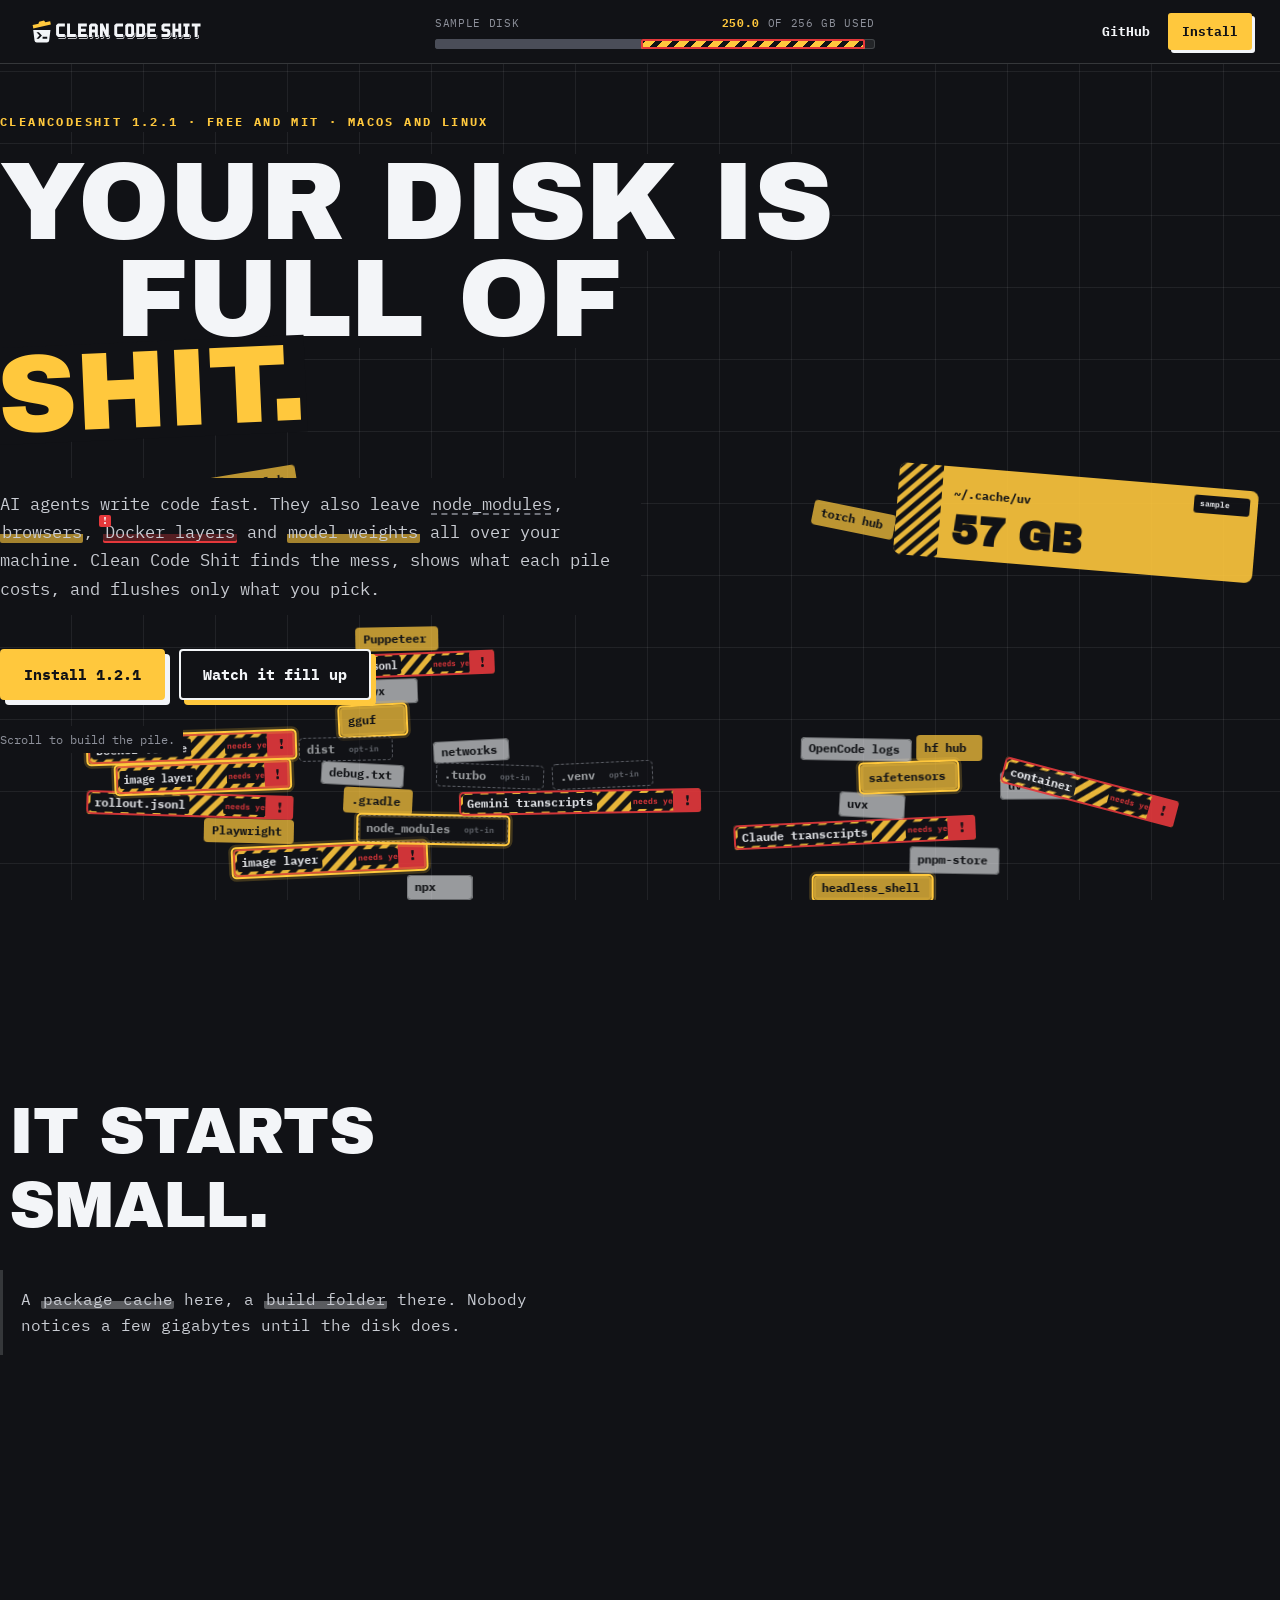
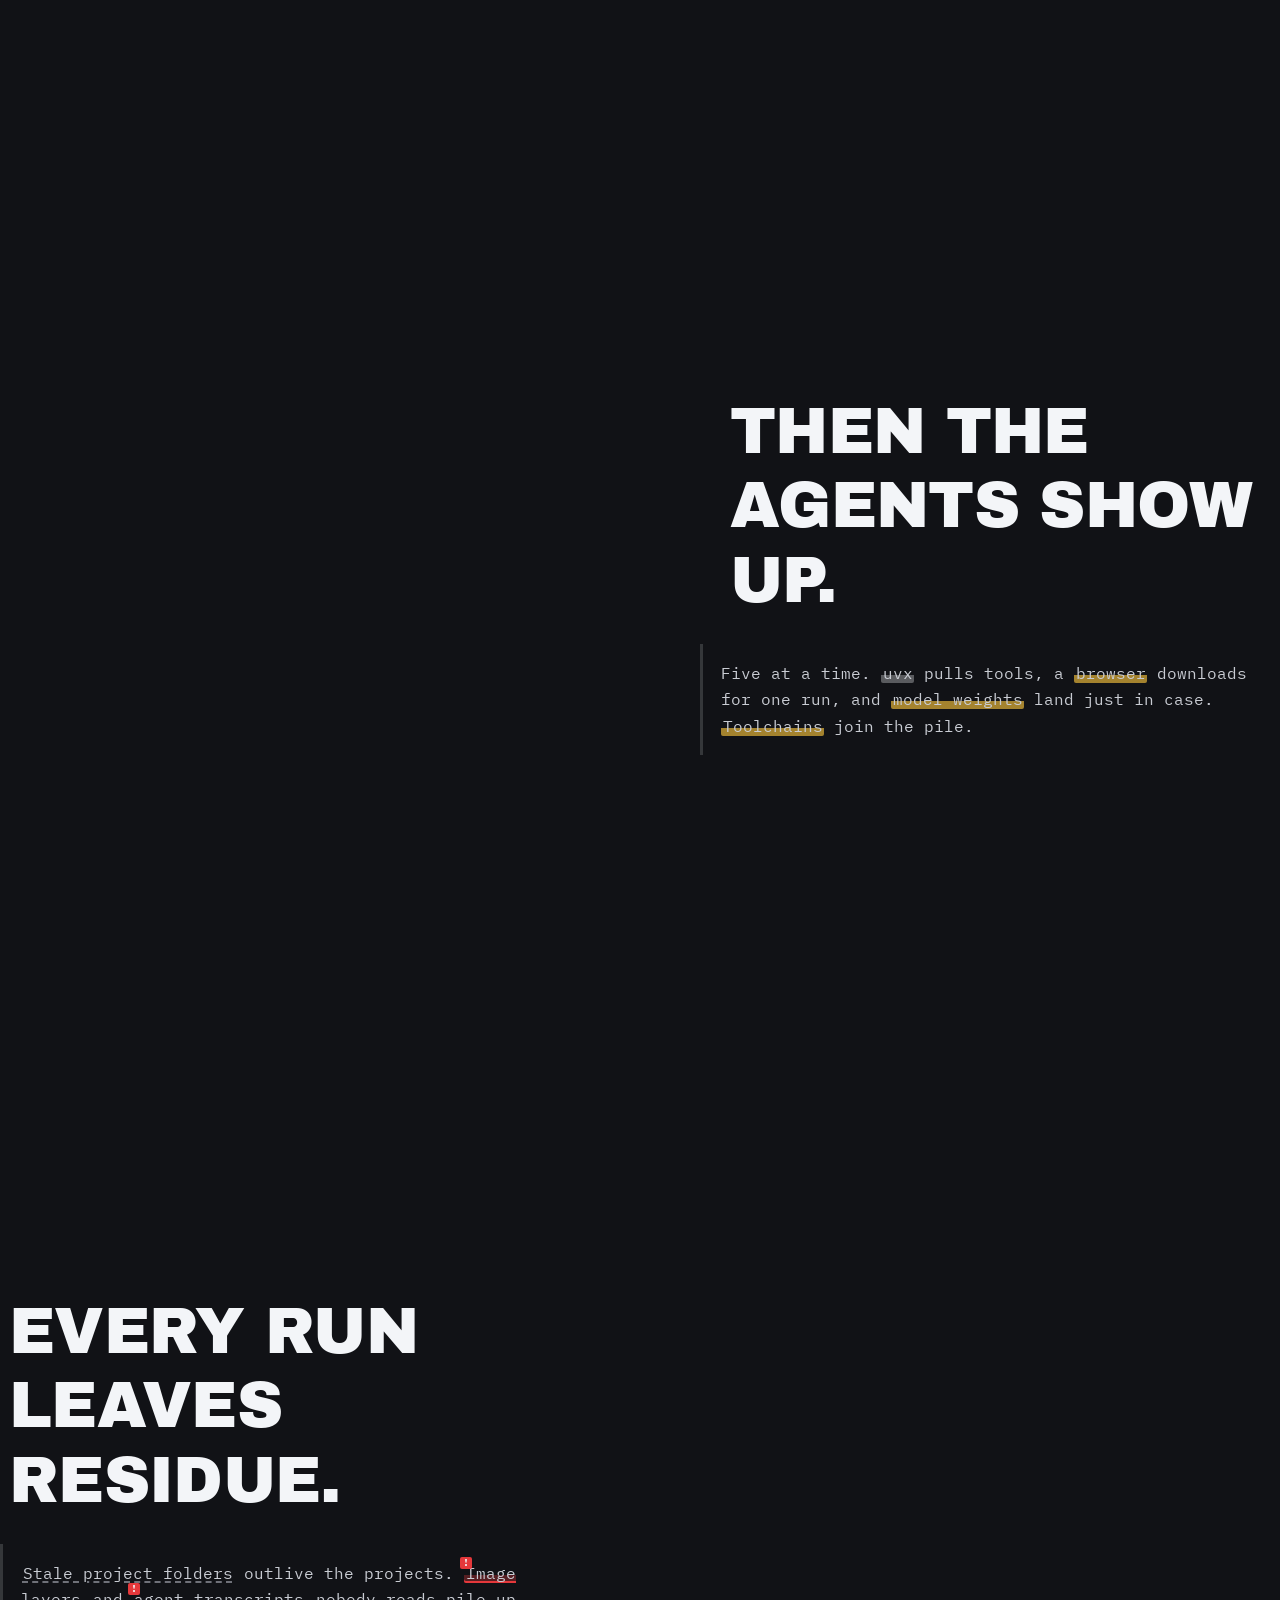
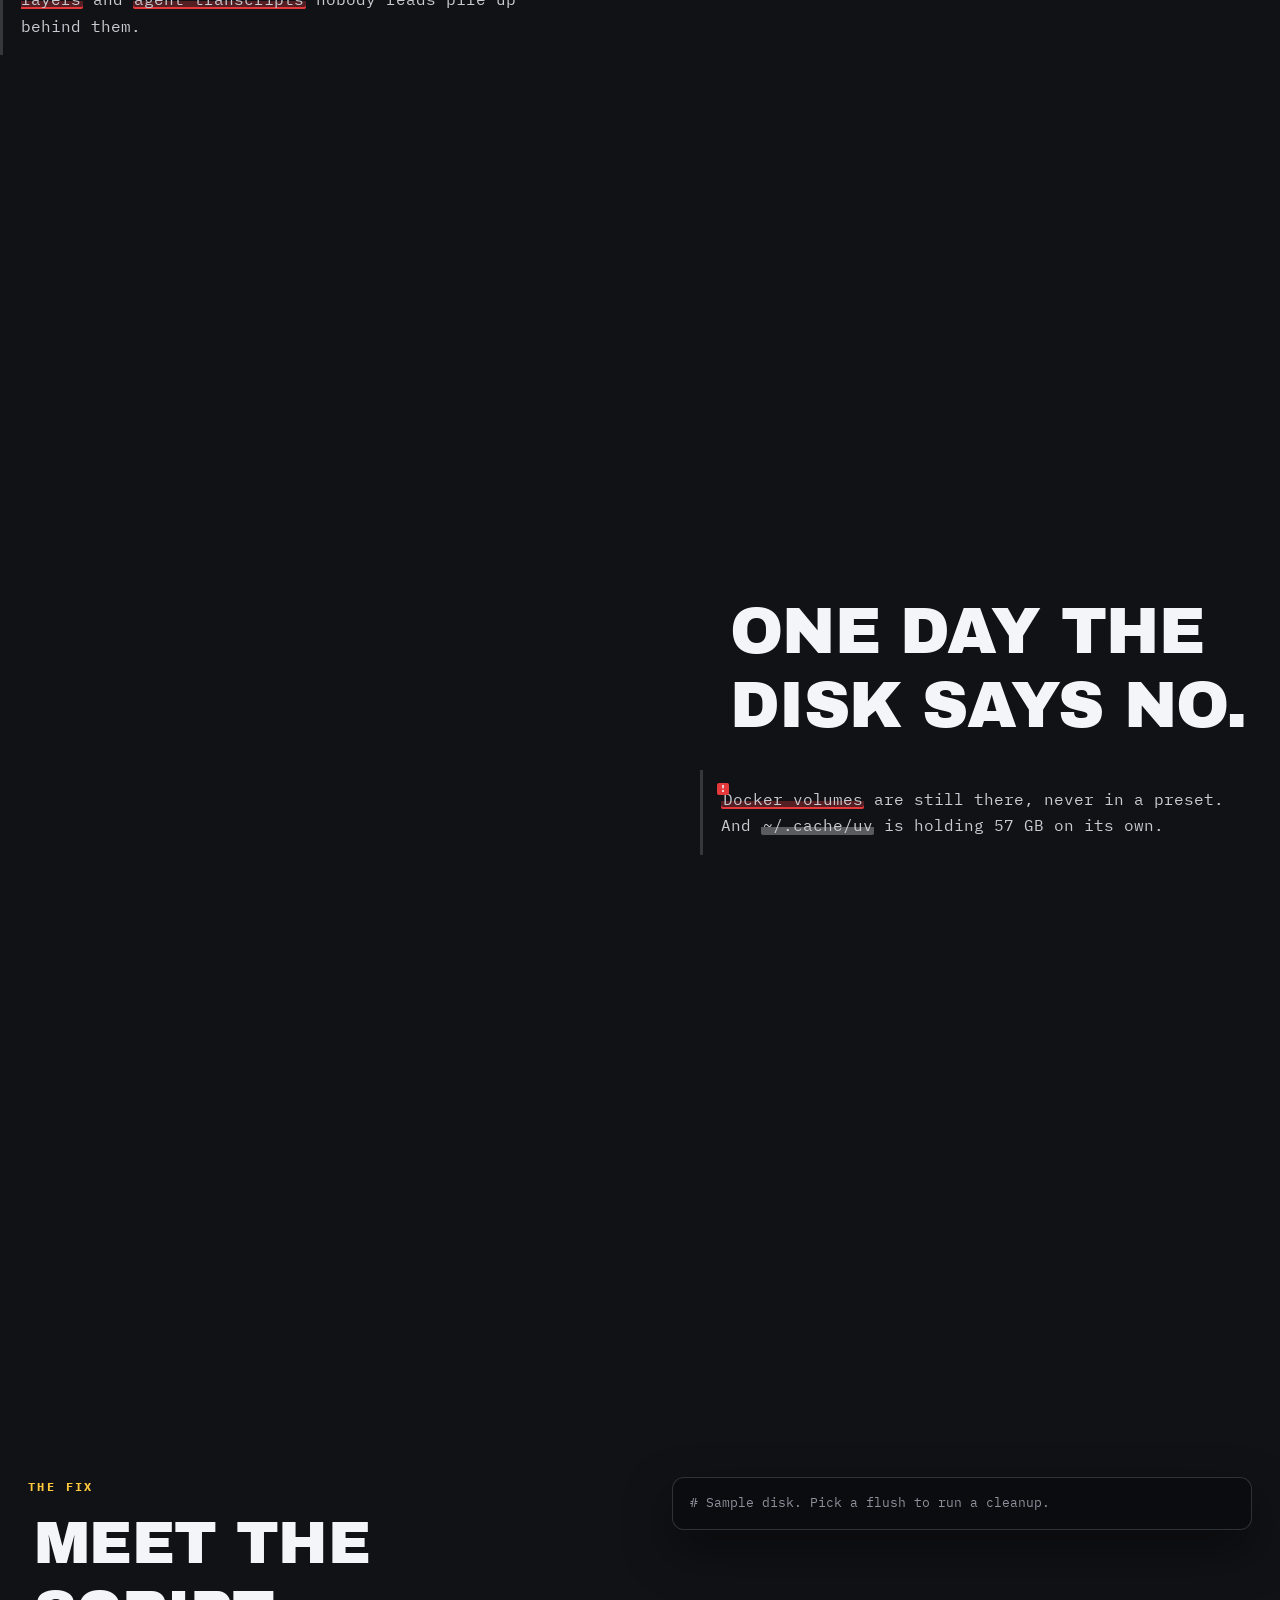
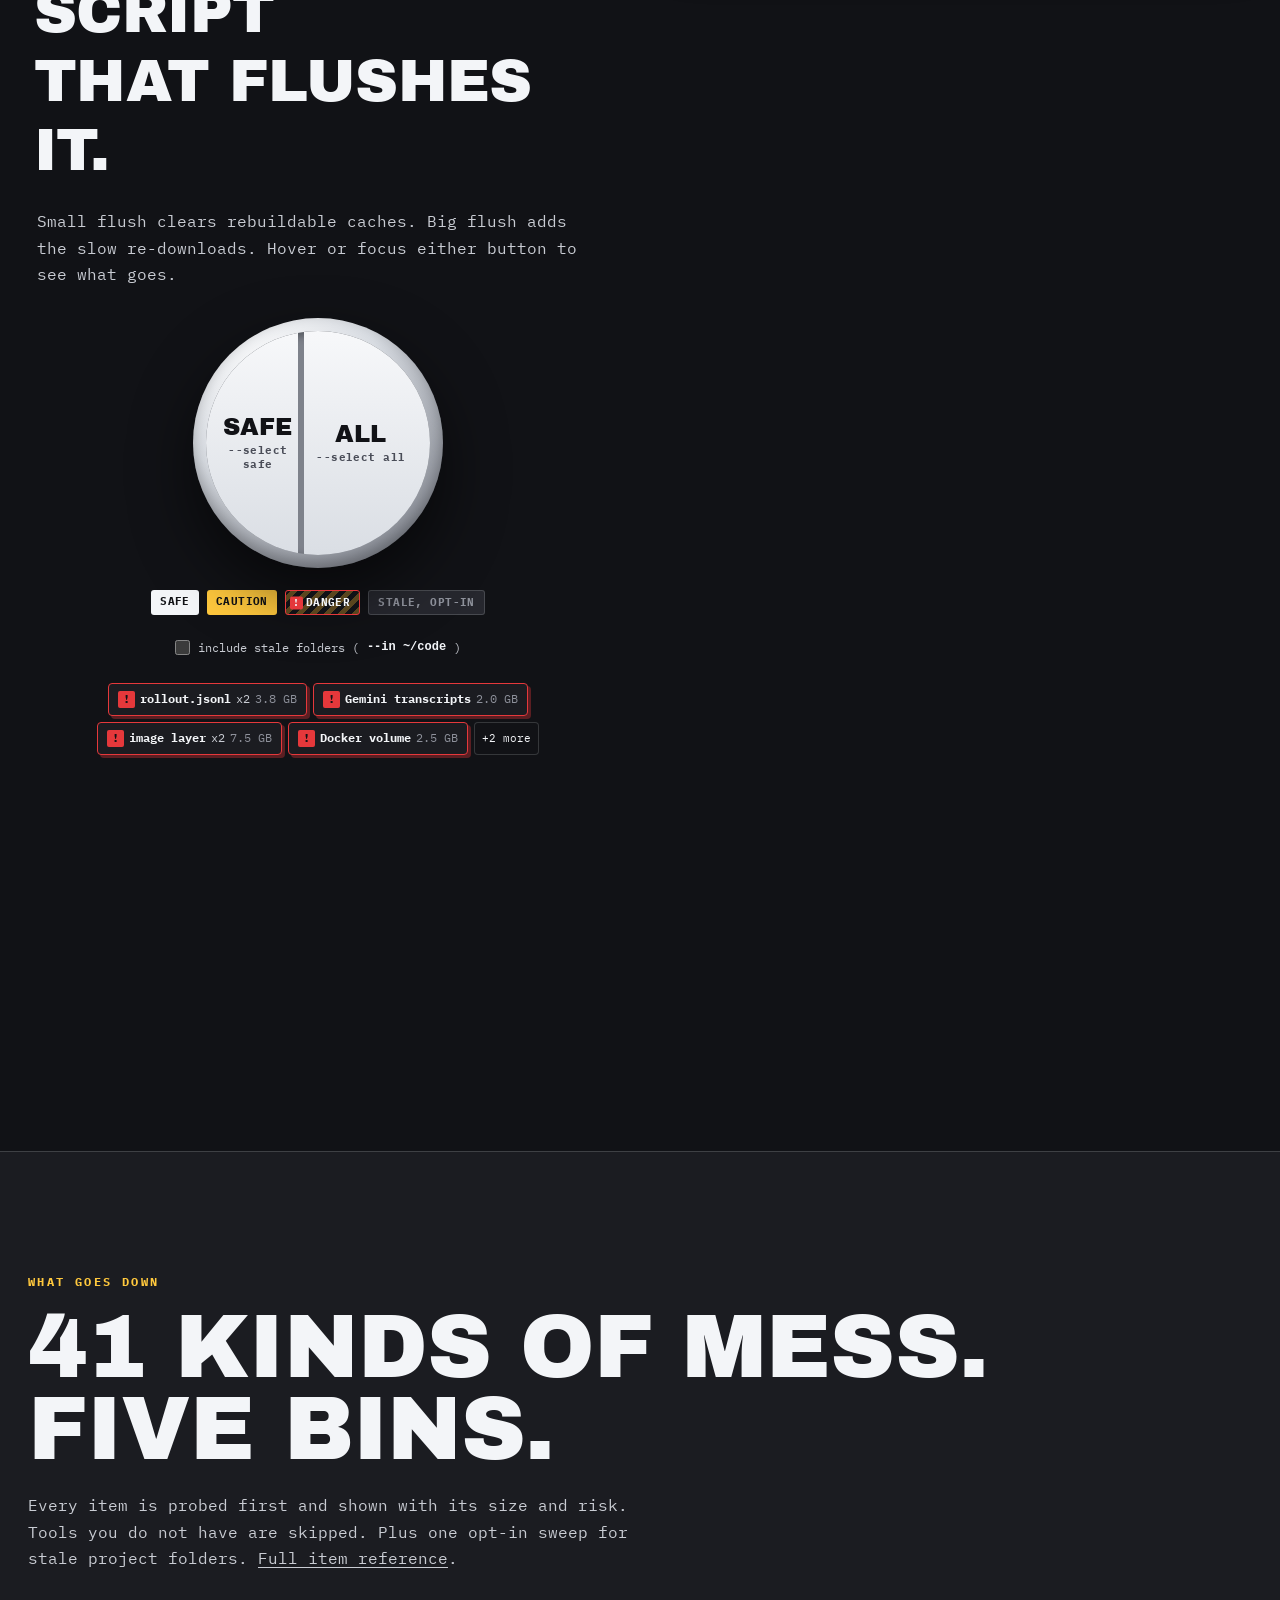
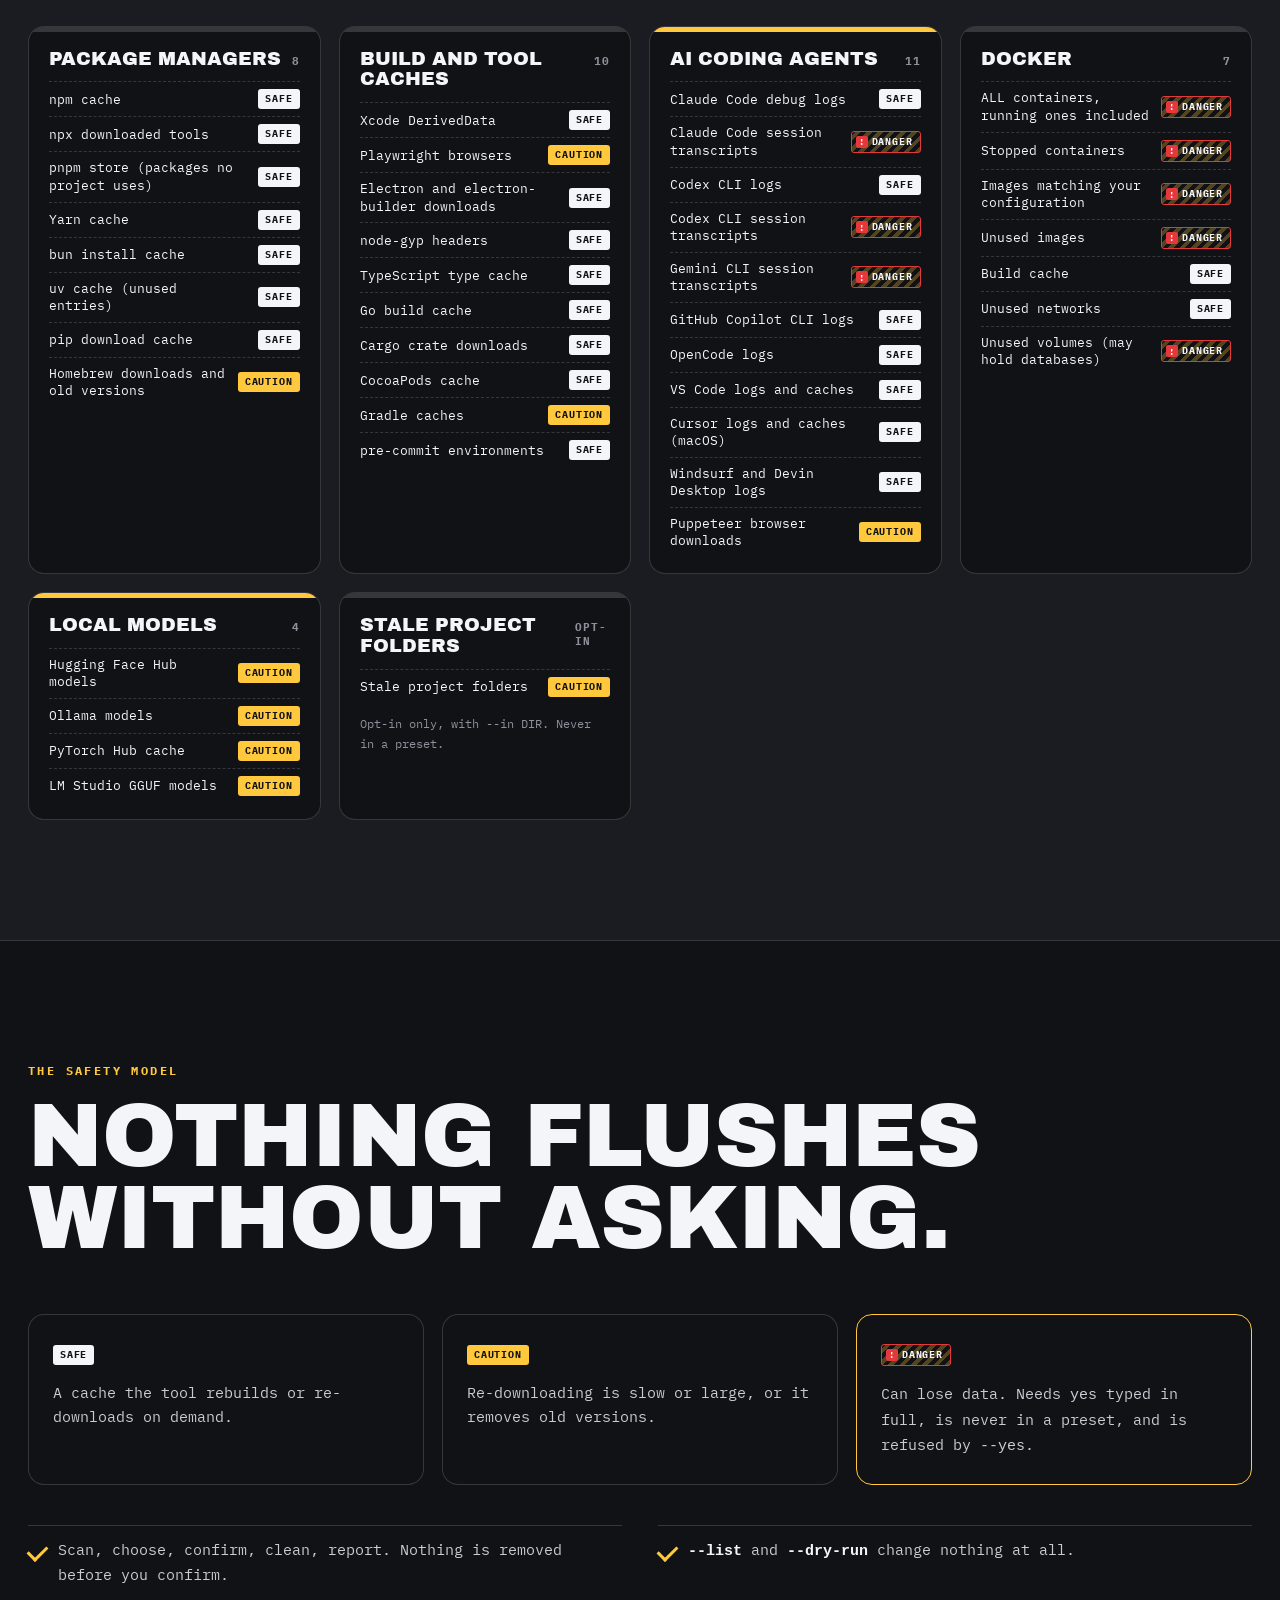
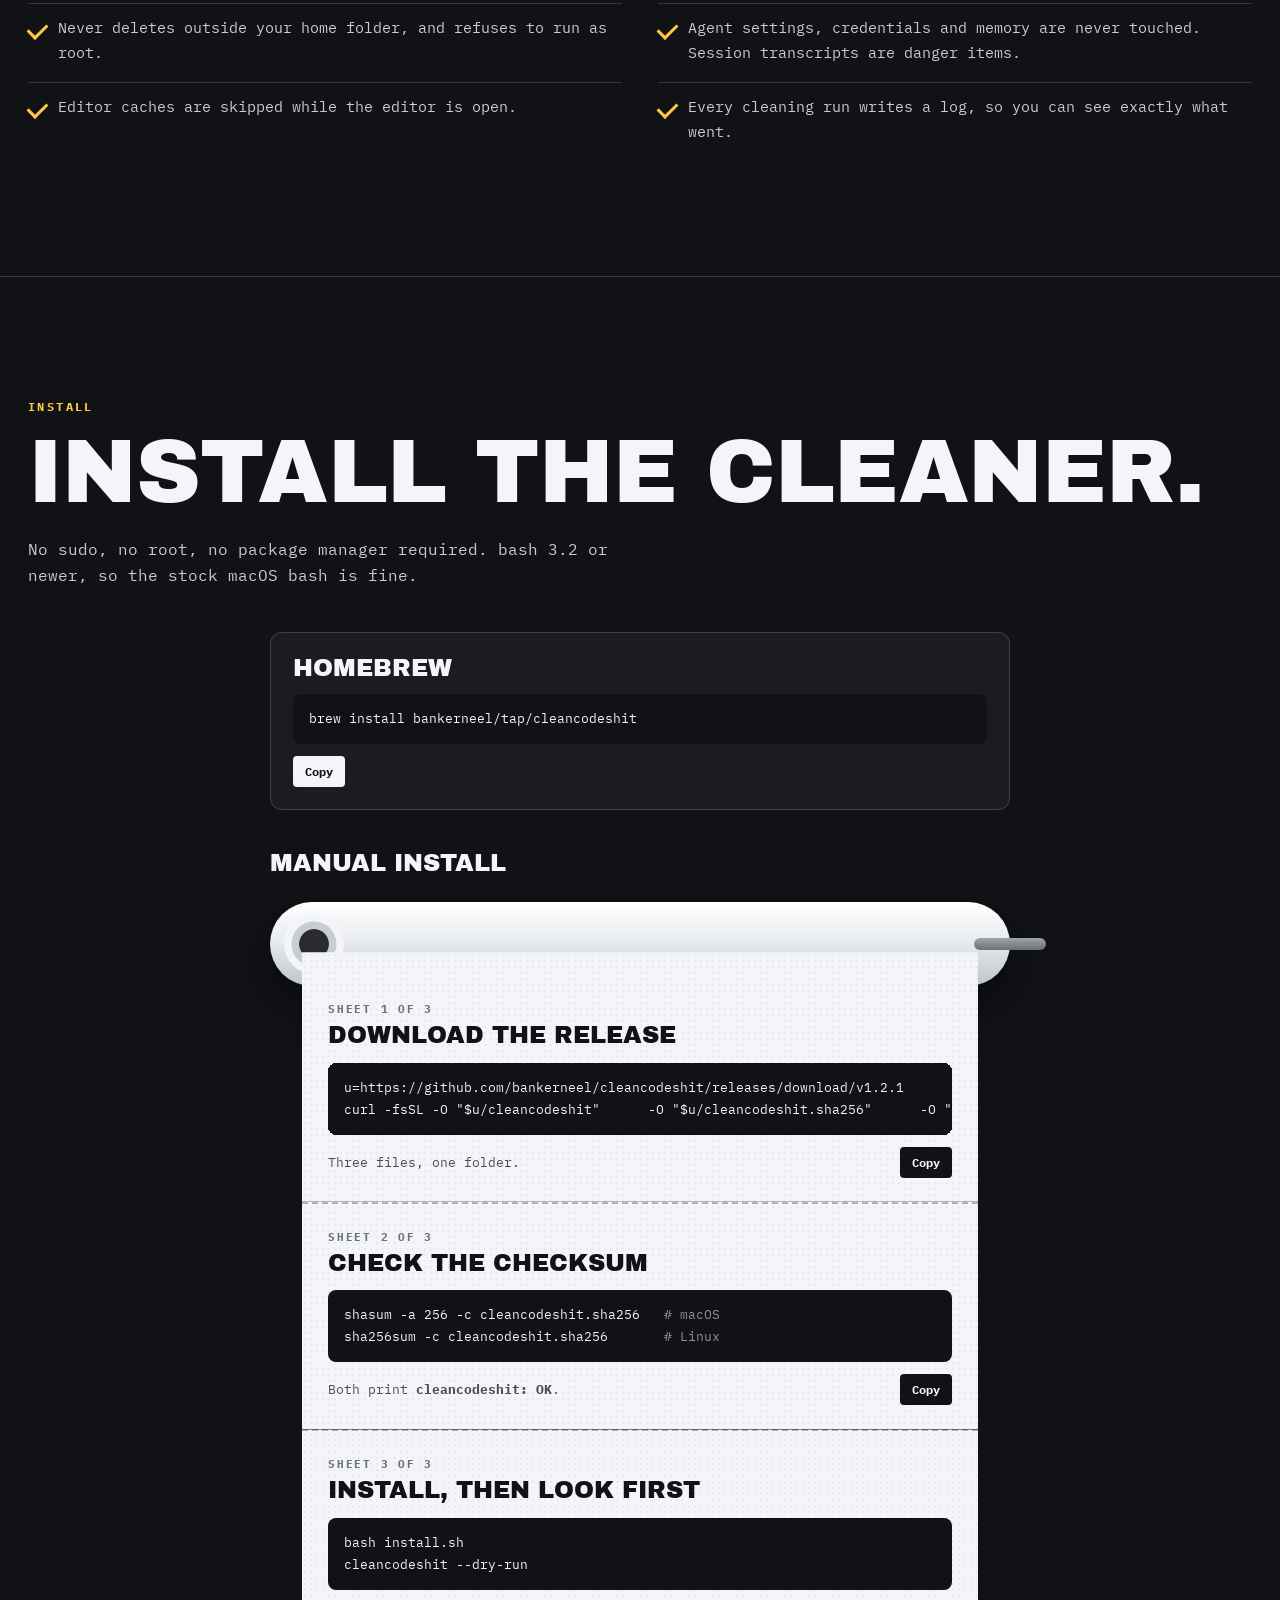
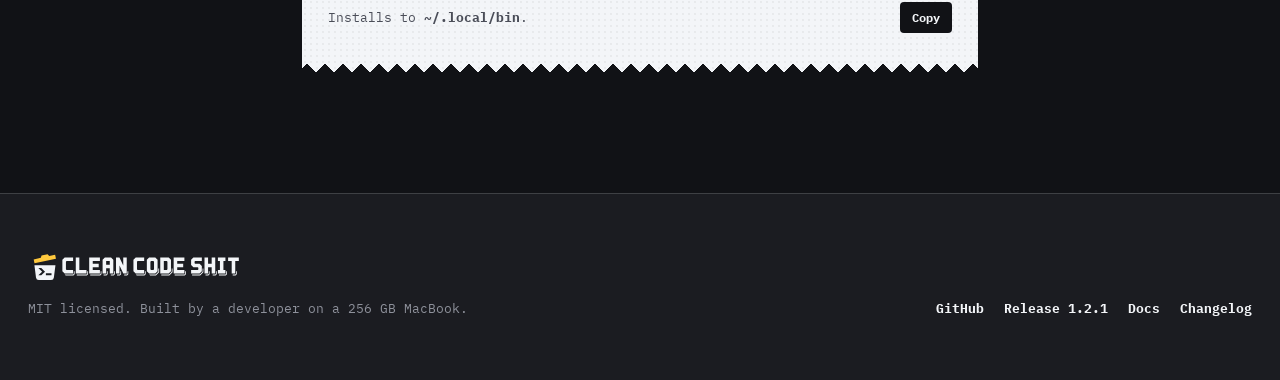
==== commit 52565be0: "Lead with AI coding cleanup in site metadata" ====
--- a/site/index.html
+++ b/site/index.html
@@ -3,24 +3,24 @@
 <head>
 <meta charset="utf-8">
 <meta name="viewport" content="width=device-width, initial-scale=1">
-<title>Clean Code Shit | Developer cache cleanup for macOS and Linux</title>
-<meta name="description" content="Find what fills your disk, preview a cleanup, and clear the developer caches you choose. Free and open source for macOS and Linux.">
+<title>Clean Code Shit | Clean up what AI coding agents leave behind</title>
+<meta name="description" content="AI coding agents leave caches, browsers, Docker layers and model weights all over your disk. Find the mess, preview the cleanup, flush only what you pick. Free and open source for macOS and Linux.">
 <meta name="color-scheme" content="dark">
 <meta name="theme-color" content="#111216">
 <link rel="canonical" href="https://cleancodeshit.app/">
 <meta property="og:type" content="website">
 <meta property="og:site_name" content="Clean Code Shit">
-<meta property="og:title" content="Clean Code Shit | Developer cache cleanup for macOS and Linux">
-<meta property="og:description" content="Find what fills your disk, preview a cleanup, and clear the developer caches you choose. Free and open source for macOS and Linux.">
+<meta property="og:title" content="Clean Code Shit | Clean up what AI coding agents leave behind">
+<meta property="og:description" content="AI coding agents leave caches, browsers, Docker layers and model weights all over your disk. Find the mess, preview the cleanup, flush only what you pick. Free and open source for macOS and Linux.">
 <meta property="og:url" content="https://cleancodeshit.app/">
 <meta property="og:image" content="https://cleancodeshit.app/og.png">
 <meta property="og:image:type" content="image/png">
 <meta property="og:image:width" content="1200">
 <meta property="og:image:height" content="630">
-<meta property="og:image:alt" content="Clean Code Shit. Find the mess. Flush what you choose.">
+<meta property="og:image:alt" content="Clean Code Shit. Find the mess. Flush what you choose. Clean up what AI coding agents leave behind. macOS and Linux.">
 <meta name="twitter:card" content="summary_large_image">
-<meta name="twitter:title" content="Clean Code Shit | Developer cache cleanup for macOS and Linux">
-<meta name="twitter:description" content="Find what fills your disk, preview a cleanup, and clear the developer caches you choose. Free and open source for macOS and Linux.">
+<meta name="twitter:title" content="Clean Code Shit | Clean up what AI coding agents leave behind">
+<meta name="twitter:description" content="AI coding agents leave caches, browsers, Docker layers and model weights all over your disk. Find the mess, preview the cleanup, flush only what you pick. Free and open source for macOS and Linux.">
 <meta name="twitter:image" content="https://cleancodeshit.app/og.png">
 <meta name="twitter:image:alt" content="Clean Code Shit. Find the mess. Flush what you choose.">
 <link rel="icon" href="assets/brand/favicon.ico" sizes="any">
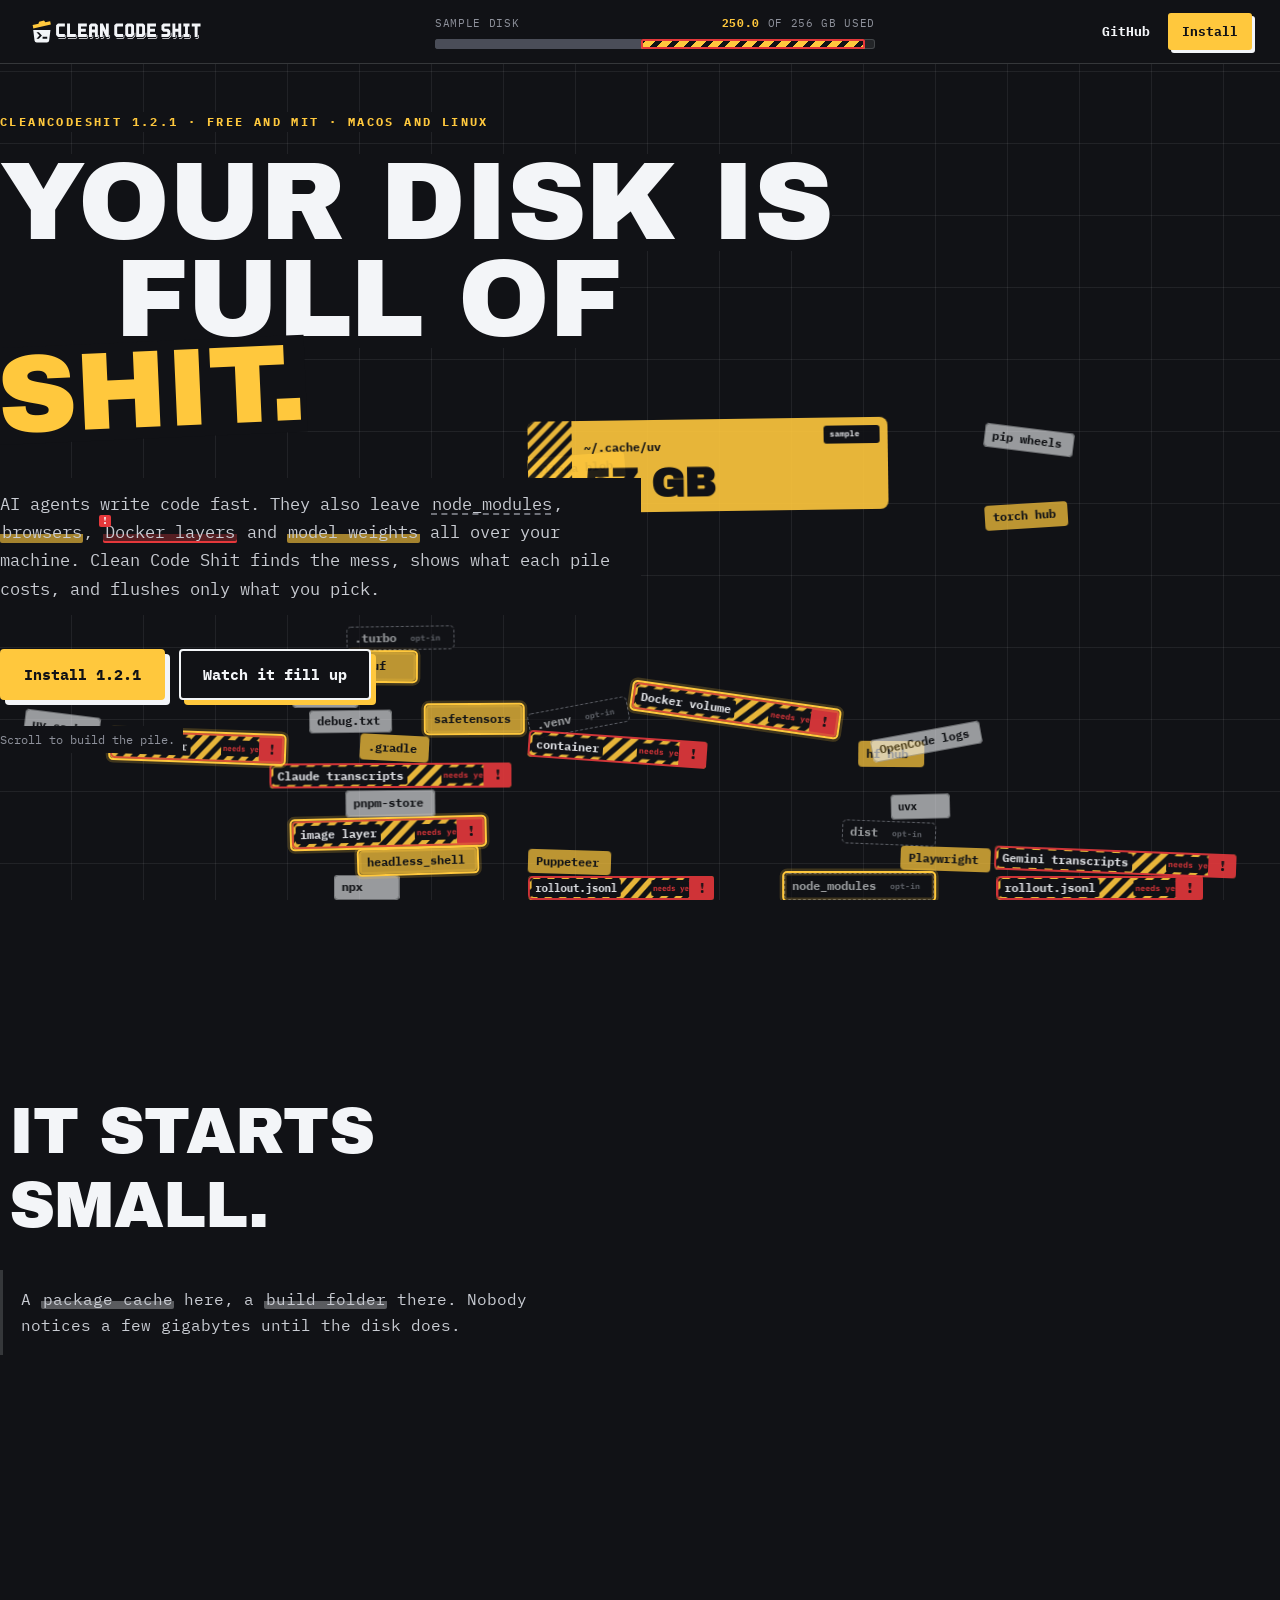
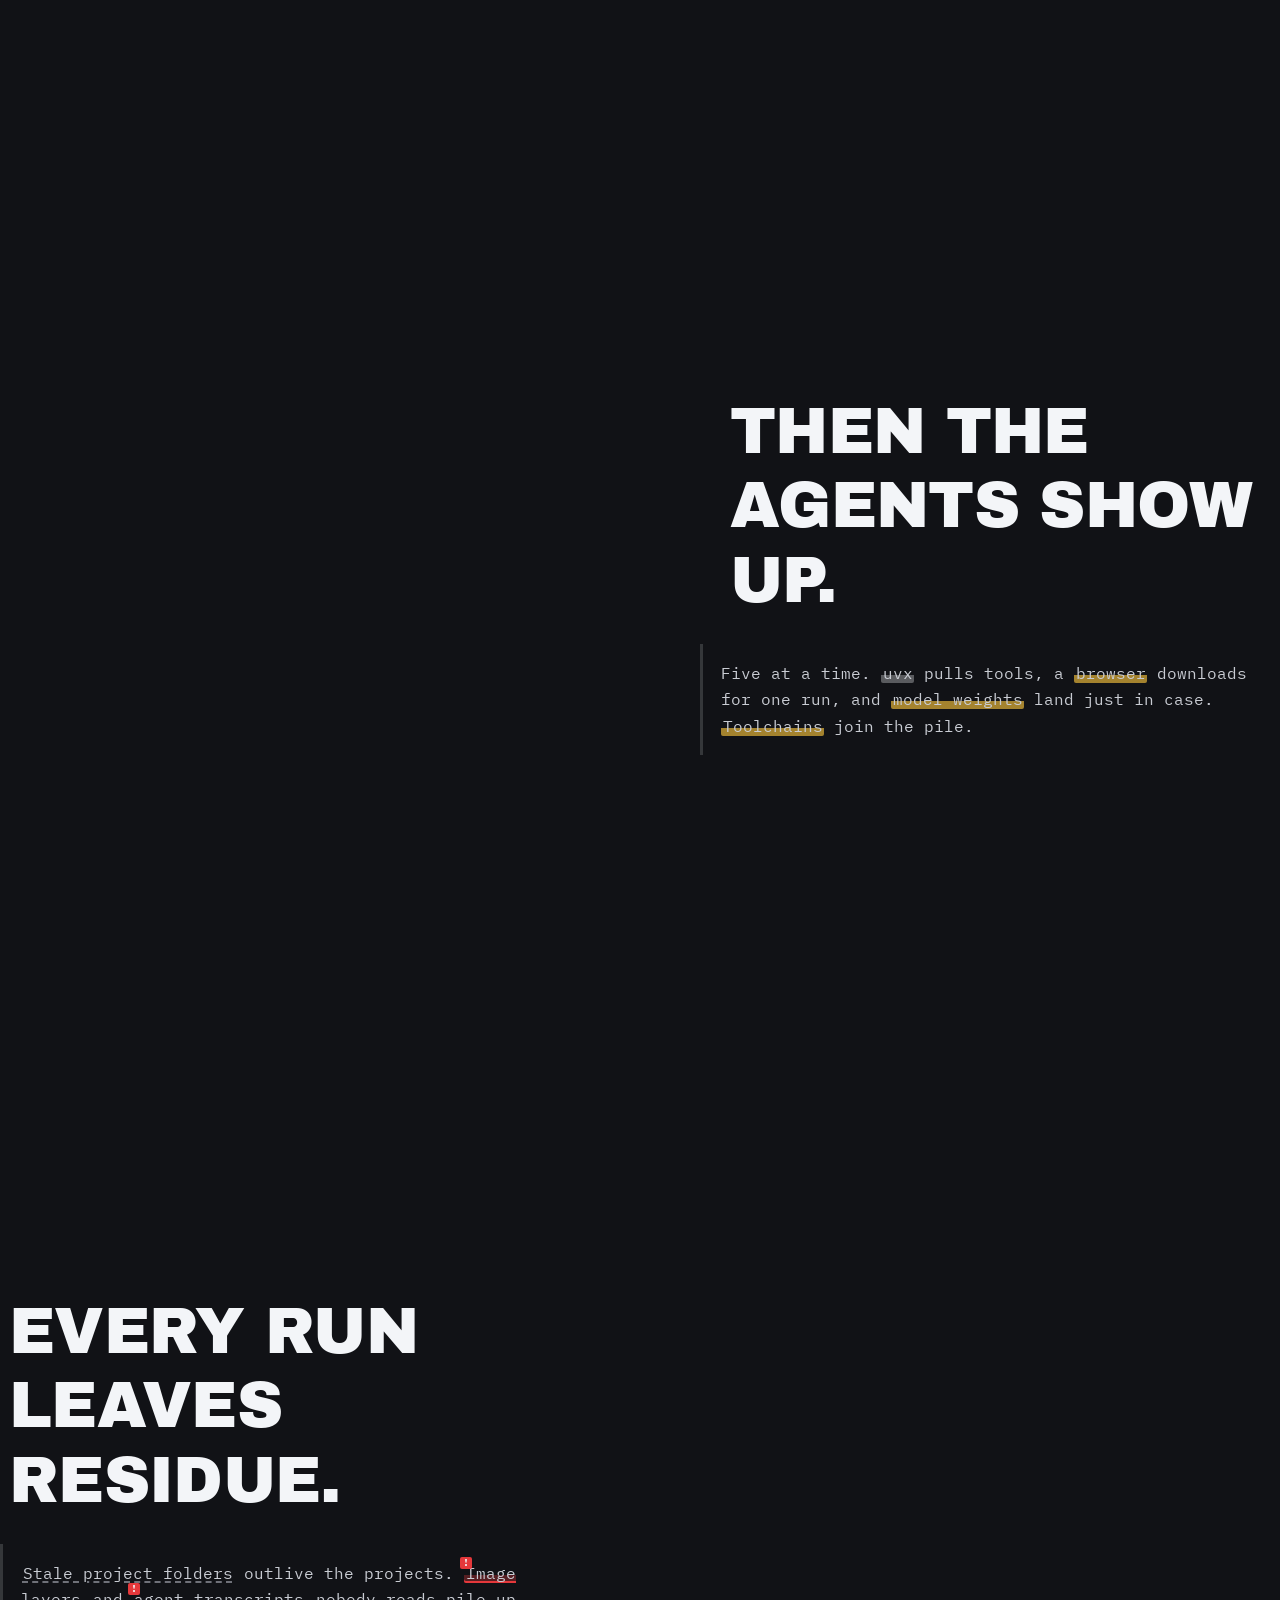
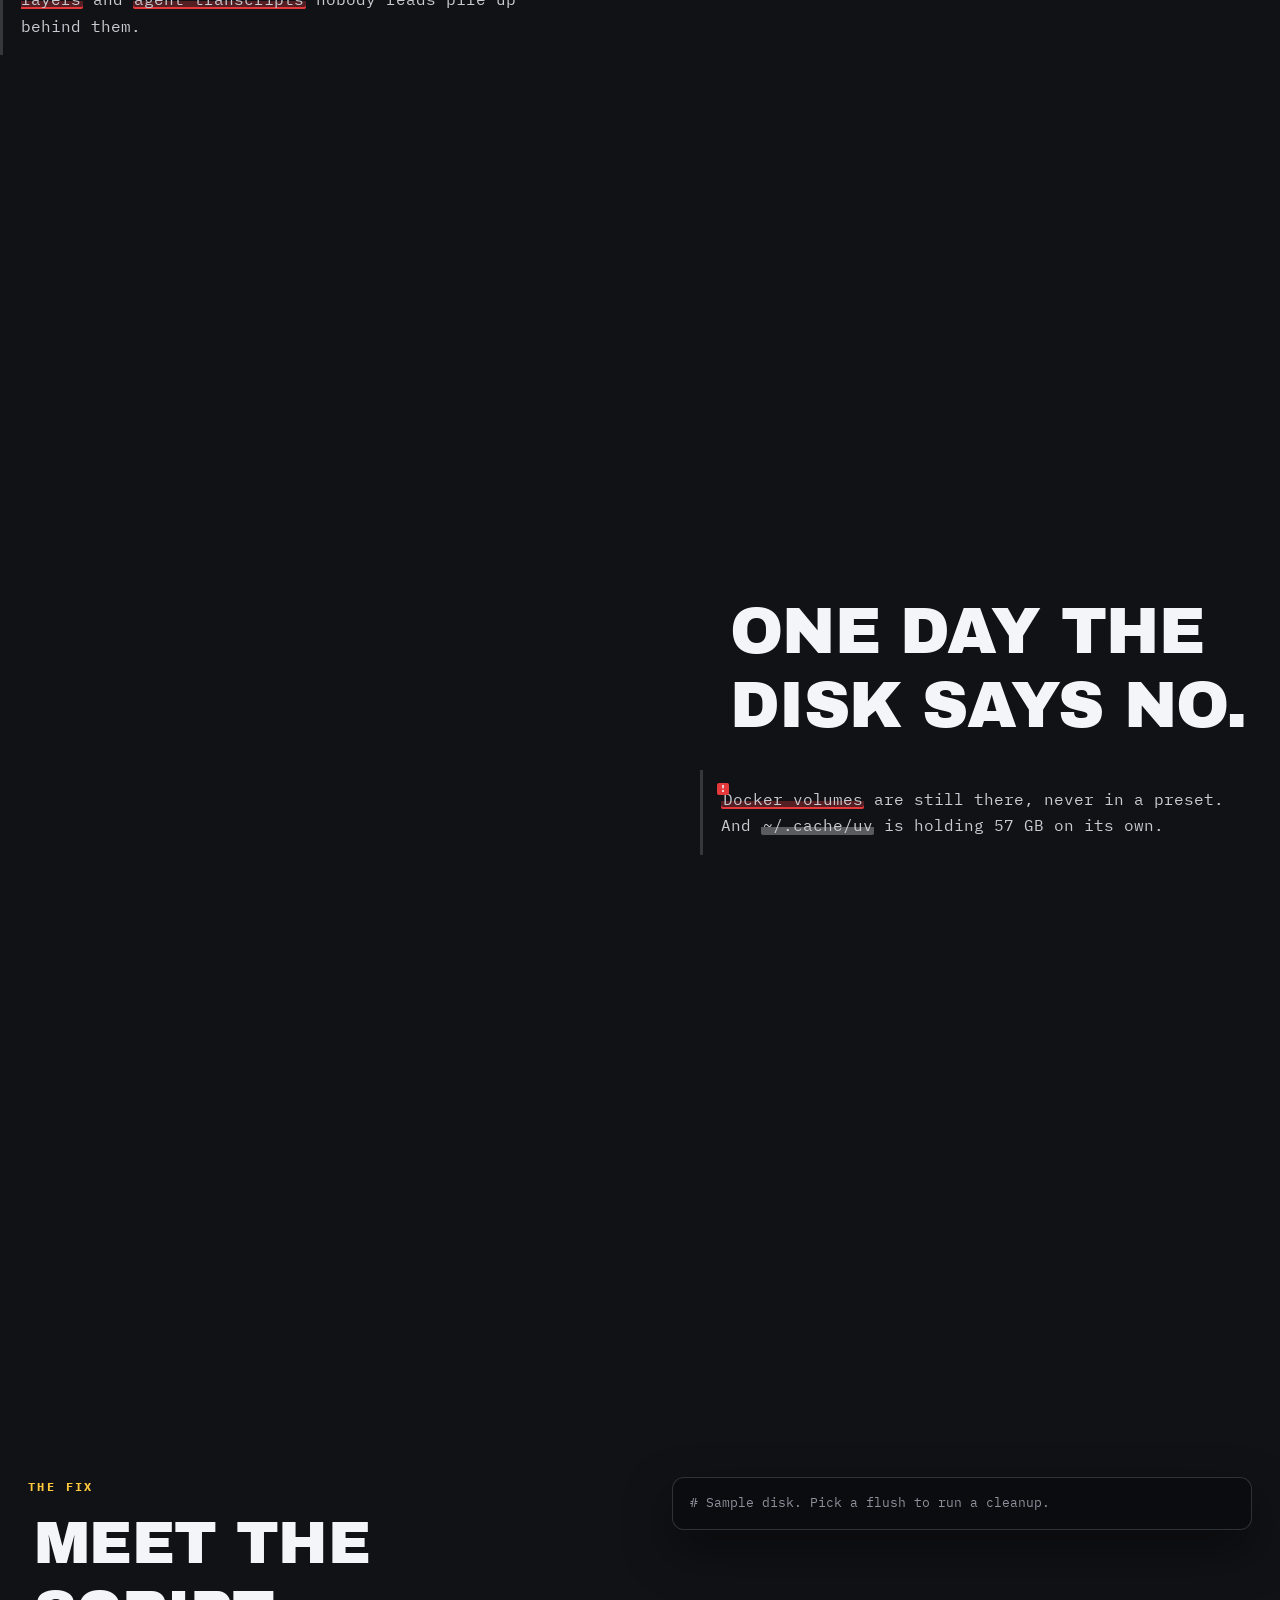
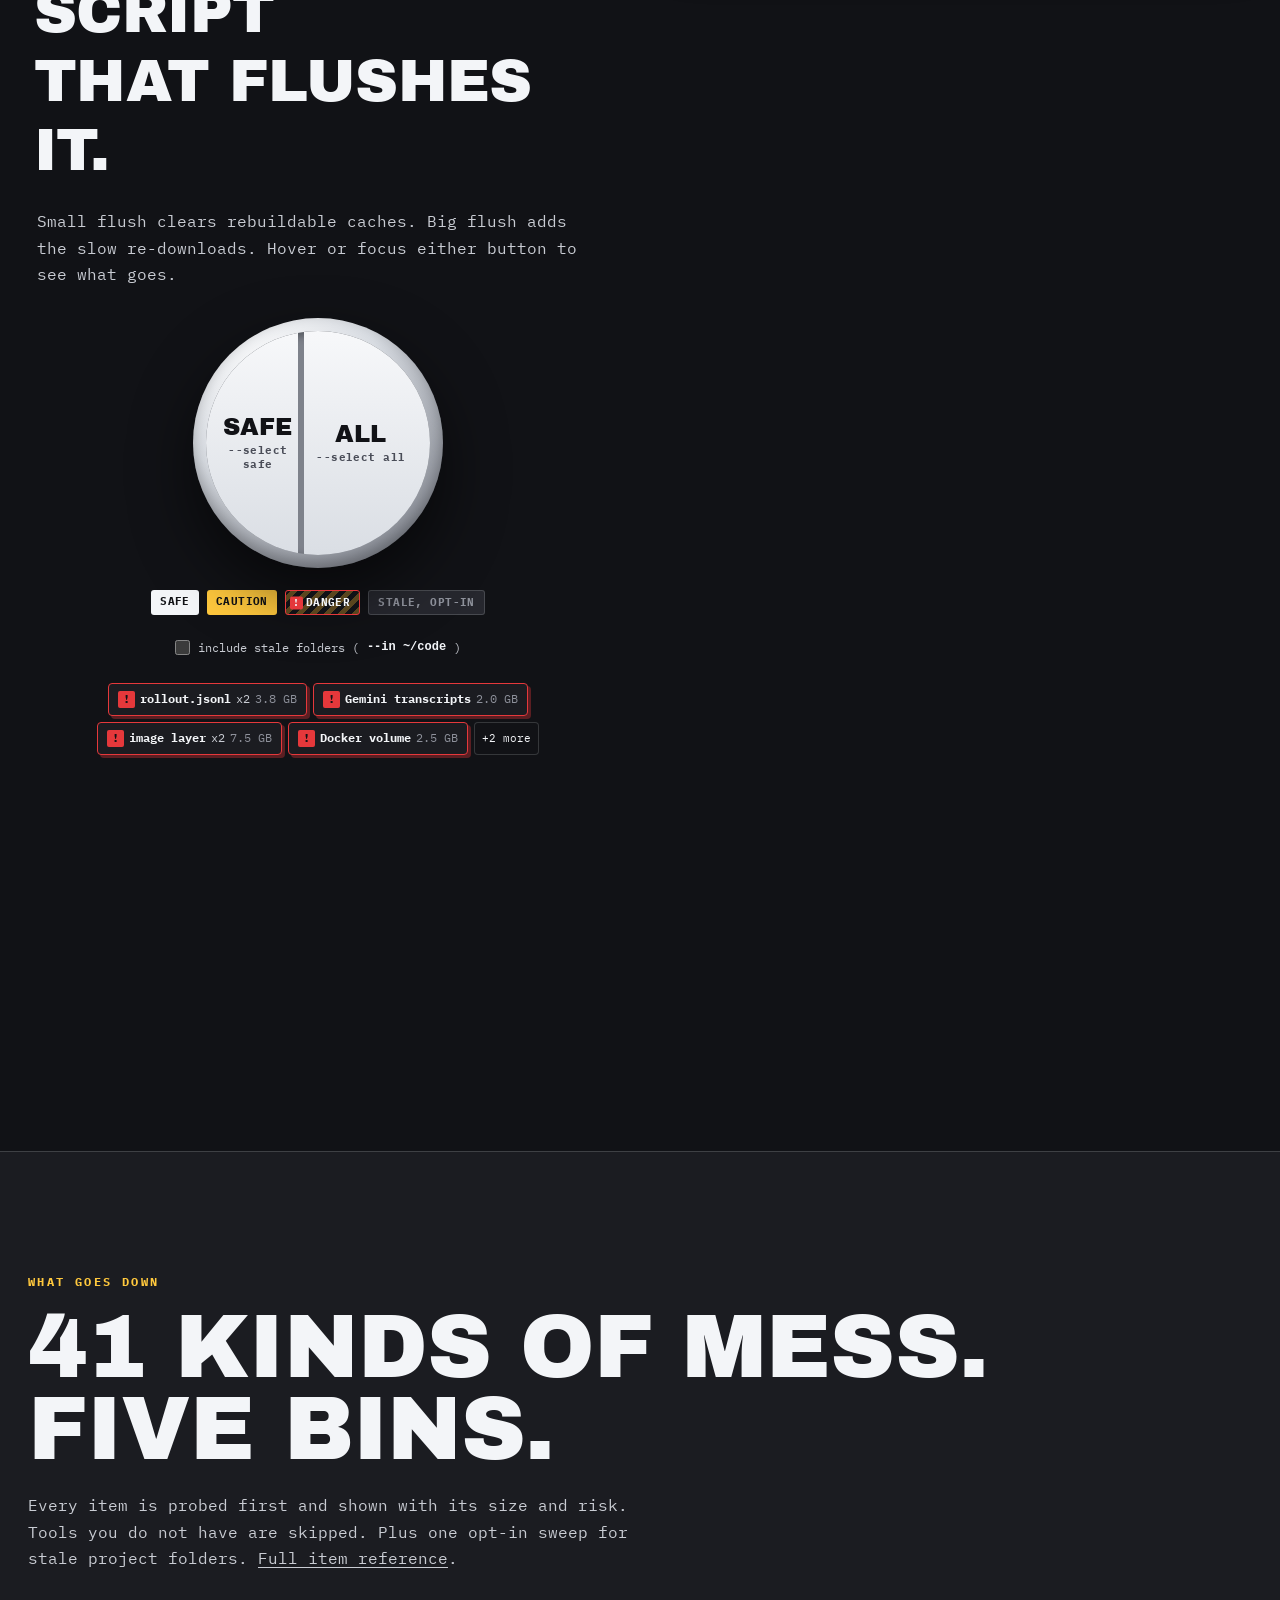
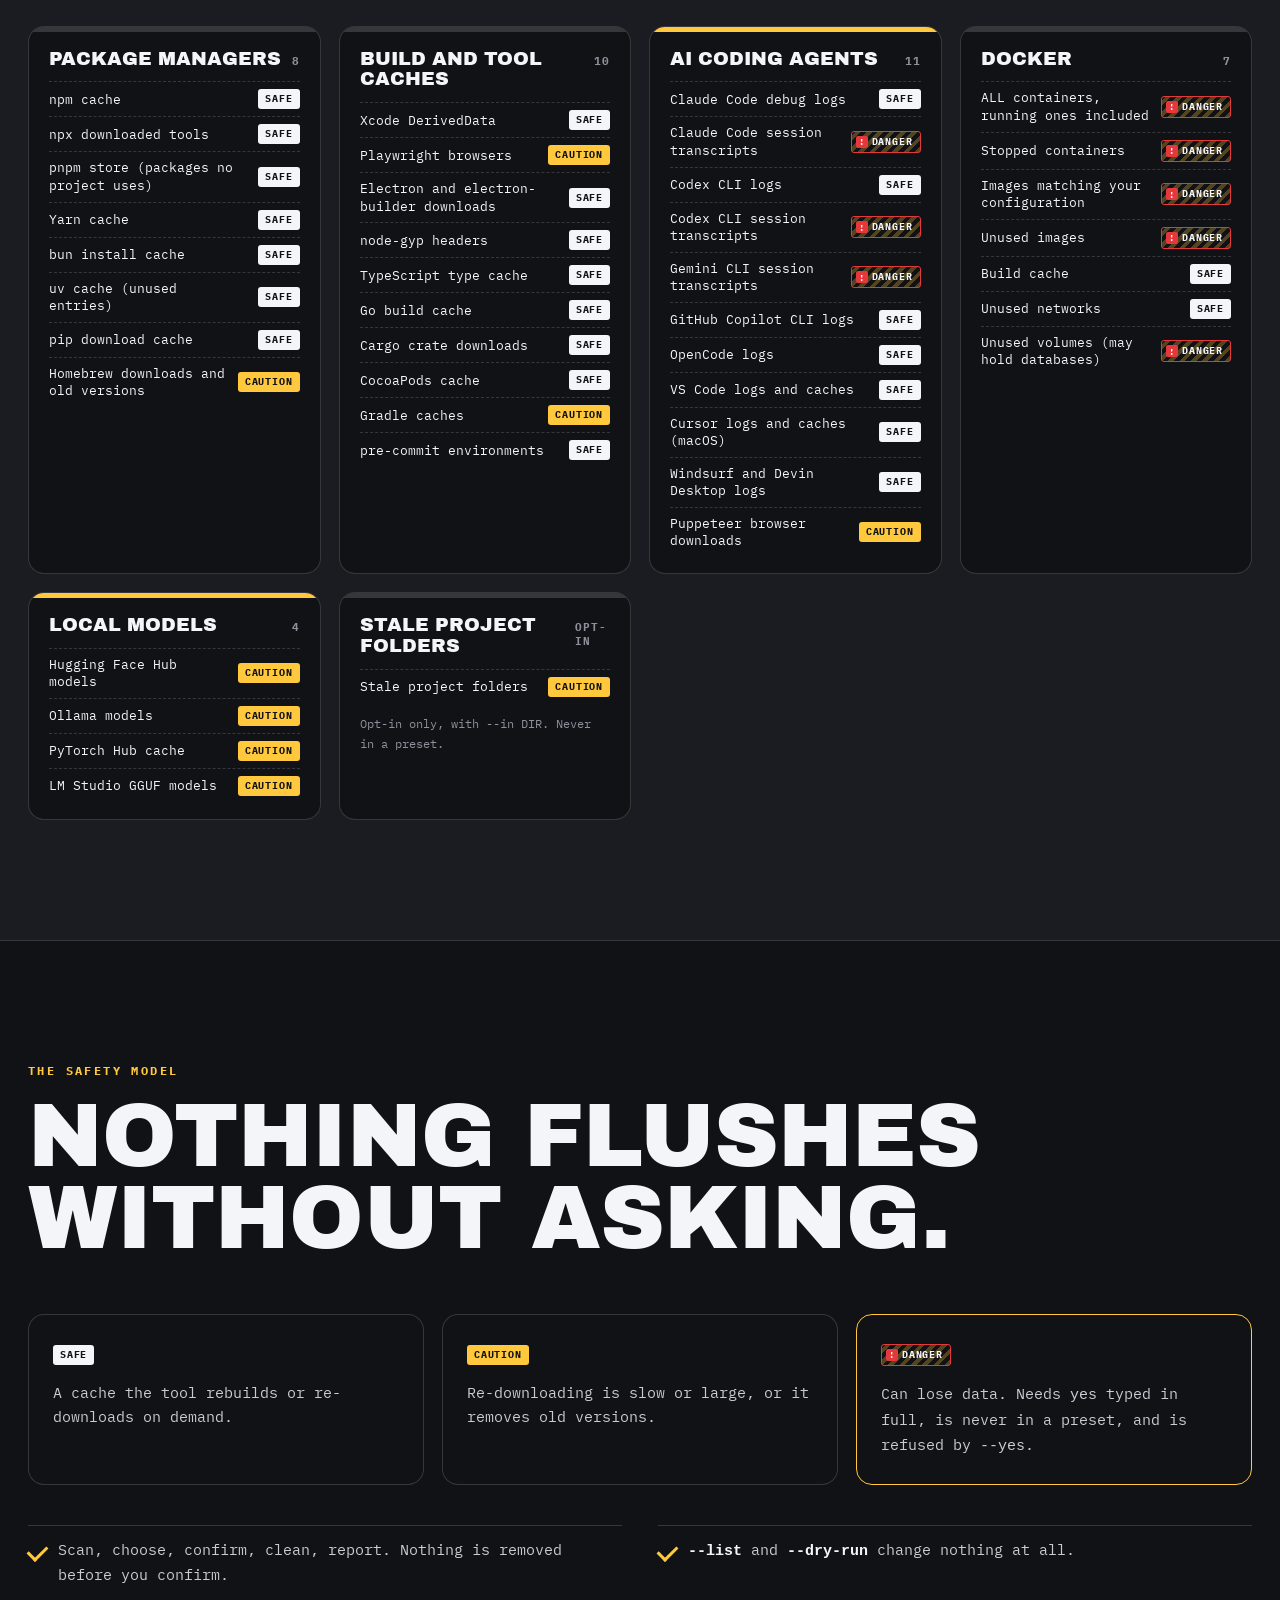
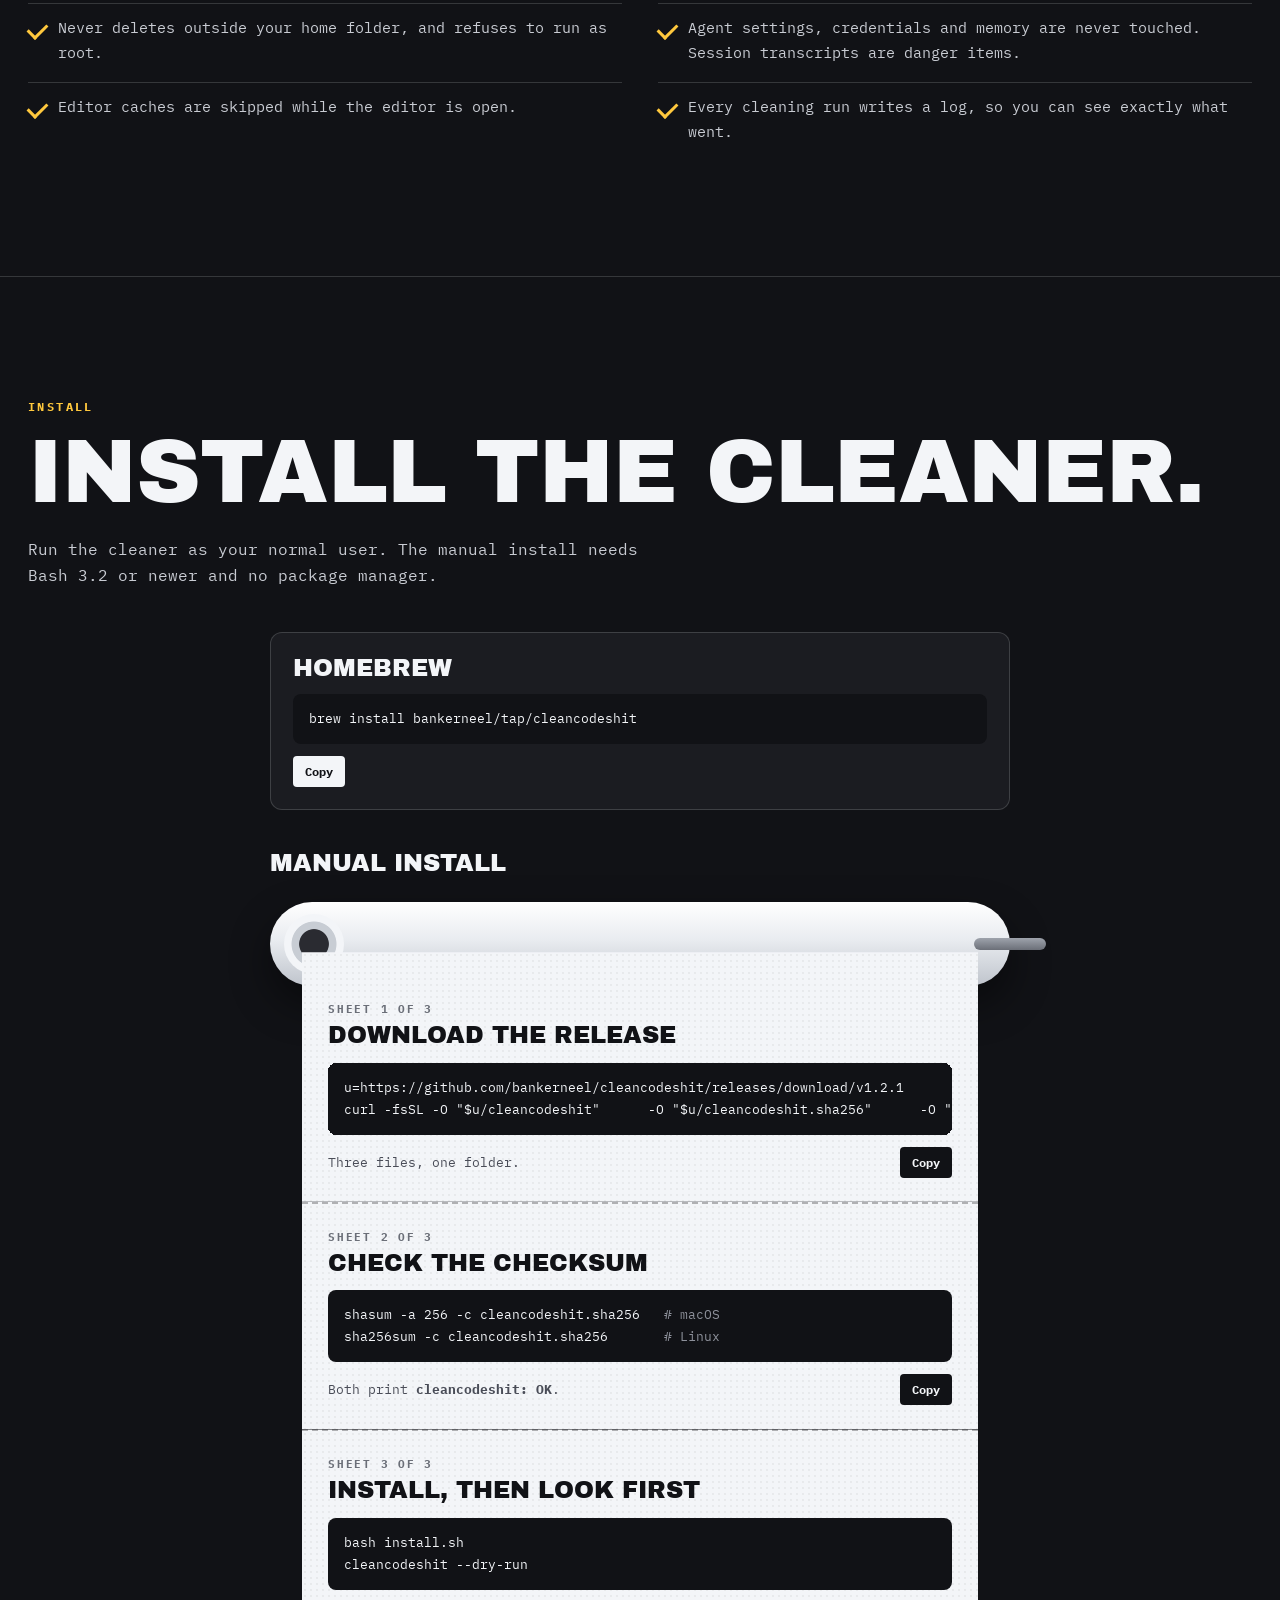
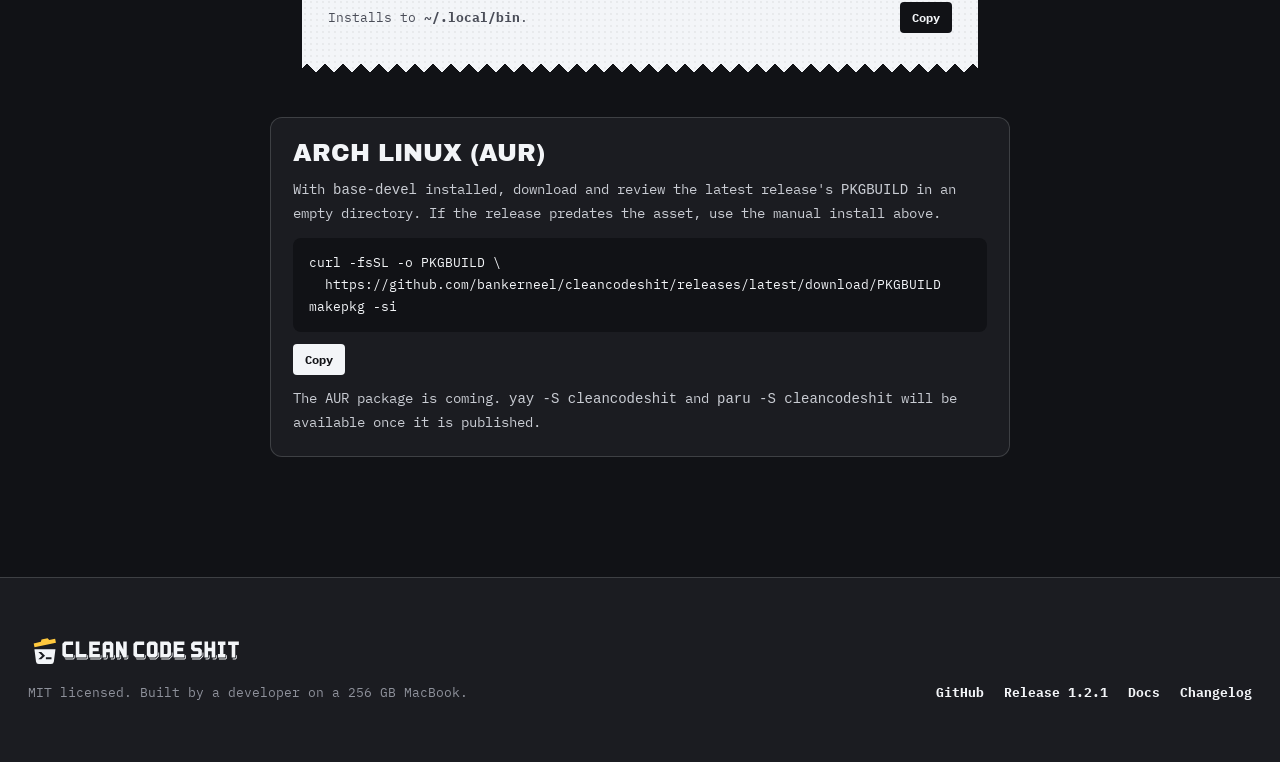
==== commit 29e5f542: "Build and distribute an Arch Linux package" ====
--- a/site/index.html
+++ b/site/index.html
@@ -166,8 +166,8 @@
     <div class="wrap">
       <p class="kicker">install</p>
       <h2>Install the cleaner.</h2>
-      <p class="intro">No sudo, no root, no package manager required. bash 3.2 or newer, so the stock macOS bash is fine.</p>
-      <div class="brew-install">
+      <p class="intro">Run the cleaner as your normal user. The manual install needs Bash 3.2 or newer and no package manager.</p>
+      <div class="package-install">
         <h3>Homebrew</h3>
         <pre id="brew">brew install bankerneel/tap/cleancodeshit</pre>
         <button type="button" class="copy" data-copy="brew">Copy</button>
@@ -199,6 +199,15 @@
           </div>
         </div>
       </div>
+      <div class="package-install">
+        <h3>Arch Linux (AUR)</h3>
+        <p>With <code>base-devel</code> installed, download and review the latest release's <code>PKGBUILD</code> in an empty directory. If the release predates the asset, use the manual install above.</p>
+        <pre id="arch-install">curl -fsSL -o PKGBUILD \
+  https://github.com/bankerneel/cleancodeshit/releases/latest/download/PKGBUILD
+makepkg -si</pre>
+        <button type="button" class="copy" data-copy="arch-install">Copy</button>
+        <p>The AUR package is coming. <code>yay -S cleancodeshit</code> and <code>paru -S cleancodeshit</code> will be available once it is published.</p>
+      </div>
     </div>
   </section>
 </main>
--- a/site/assets/app.css
+++ b/site/assets/app.css
@@ -337,15 +337,16 @@
 
 #safety{background:var(--ink)}
 .sec .intro a{text-underline-offset:.2em}
-.brew-install{width:min(740px,100%);margin:44px auto 0;padding:22px;background:var(--ink2);
+.package-install{width:min(740px,100%);margin:44px auto 0;padding:22px;background:var(--ink2);
   border:1px solid var(--line2);border-radius:12px}
-.brew-install h3,.install-manual{font:400 24px/1.1 var(--display);text-transform:uppercase}
-.brew-install pre{margin:12px 0;background:var(--ink);padding:14px 16px;border-radius:8px;overflow:auto;
+.package-install h3,.install-manual{font:400 24px/1.1 var(--display);text-transform:uppercase}
+.package-install pre{margin:12px 0;background:var(--ink);padding:14px 16px;border-radius:8px;overflow:auto;
   font:400 13px/1.7 var(--mono)}
-.brew-install .copy{background:var(--paper);color:var(--ink)}
+.package-install .copy{background:var(--paper);color:var(--ink)}
+.package-install p{margin-top:12px;font-size:14px;color:var(--soft)}
 .install-manual{width:min(740px,100%);margin:40px auto 0}
 .install-manual + .rollwrap{margin-top:26px}
-@media (max-width:640px){.brew-install{padding:16px}.brew-install pre{font-size:11.5px}}
+@media (max-width:640px){.package-install{padding:16px}.package-install pre{font-size:11.5px}}
 
 .not-found{min-height:100svh;display:grid;align-content:center;gap:20px;padding-block:54px}
 .not-found img{width:min(300px,100%);height:auto}
